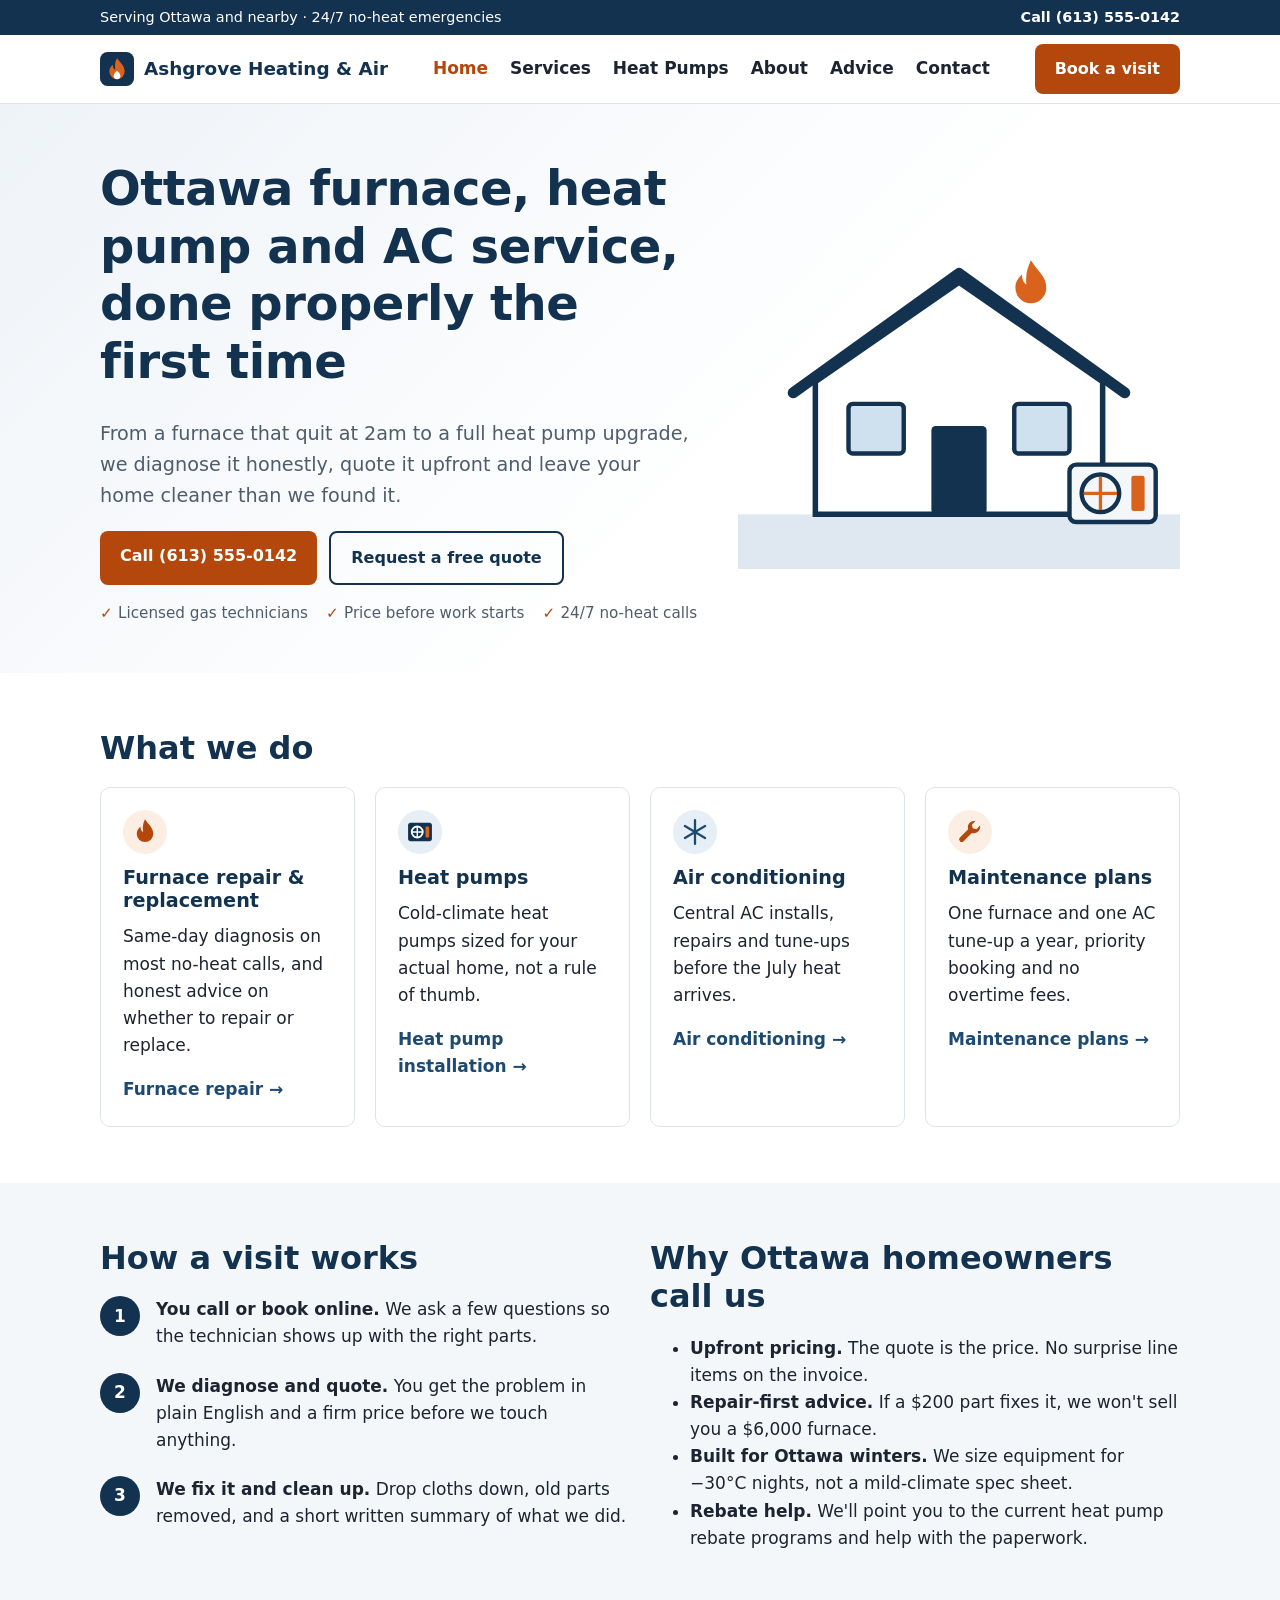
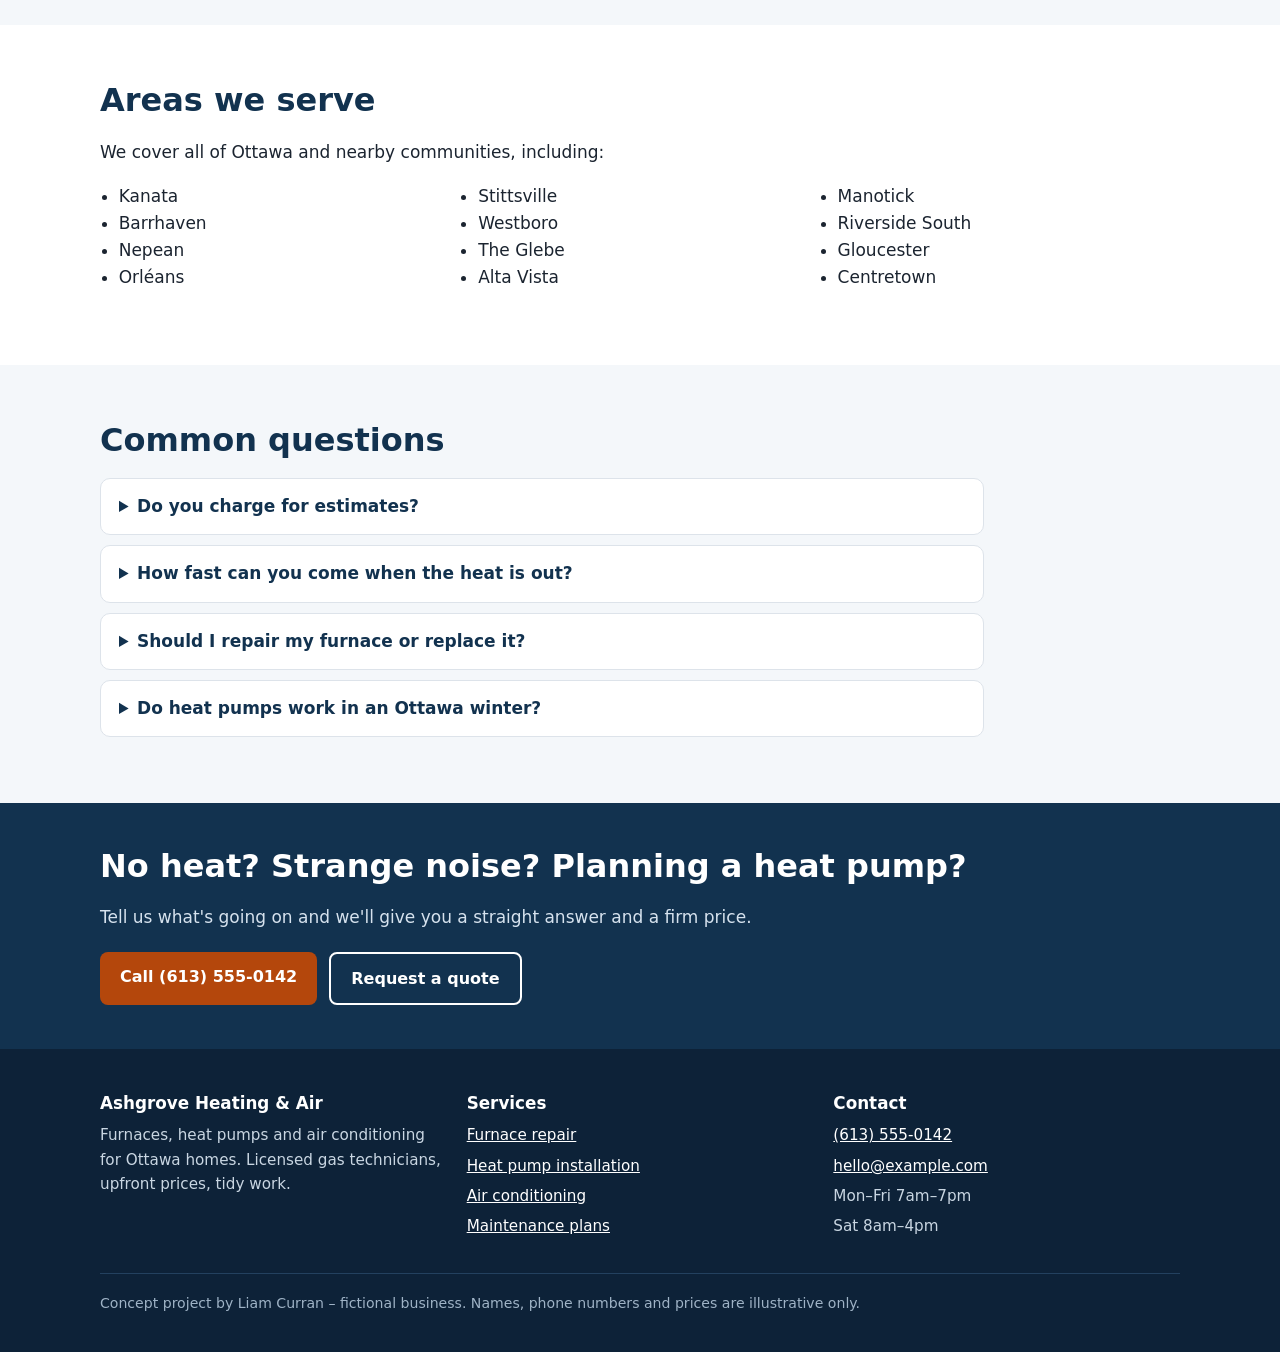
==== docs/index.html @ d4b66e58 "Initial commit: ashgrove-heating concept project Co-Authored-By: Claude Opus 5.5 <noreply@anthropic." ====
<!doctype html>
<html lang="en-CA">
<head>
<meta charset="utf-8">
<meta name="viewport" content="width=device-width, initial-scale=1">
<title>Ashgrove Heating & Air | Furnace, Heat Pump & AC Service in Ottawa</title>
<meta name="description" content="Furnace repair, heat pump installation and air conditioning across Ottawa. Upfront prices, licensed technicians and 24/7 no-heat service. Call (613) 555-0142.">
<link rel="canonical" href="https://liampcurran.github.io/ashgrove-heating/">
<meta property="og:type" content="website">
<meta property="og:site_name" content="Ashgrove Heating & Air">
<meta property="og:title" content="Ashgrove Heating & Air | Furnace, Heat Pump & AC Service in Ottawa">
<meta property="og:description" content="Furnace repair, heat pump installation and air conditioning across Ottawa. Upfront prices, licensed technicians and 24/7 no-heat service. Call (613) 555-0142.">
<meta property="og:url" content="https://liampcurran.github.io/ashgrove-heating/">
<meta property="og:image" content="https://liampcurran.github.io/ashgrove-heating/assets/og.png">
<meta property="og:locale" content="en_CA">
<meta name="twitter:card" content="summary_large_image">
<meta name="theme-color" content="#12324f">
<link rel="icon" href="assets/logo.svg" type="image/svg+xml">
<link rel="stylesheet" href="assets/style.css">
<script type="application/ld+json">{"@context":"https://schema.org","@type":"HVACBusiness","@id":"https://liampcurran.github.io/ashgrove-heating/#business","name":"Ashgrove Heating & Air","url":"https://liampcurran.github.io/ashgrove-heating/","telephone":"+16135550142","email":"hello@example.com","image":"https://liampcurran.github.io/ashgrove-heating/assets/og.png","logo":"https://liampcurran.github.io/ashgrove-heating/assets/logo.svg","priceRange":"$$","description":"Furnace, heat pump and air conditioning installation, repair and maintenance across Ottawa. (Concept project: fictional business.)","address":{"@type":"PostalAddress","addressLocality":"Ottawa","addressRegion":"ON","addressCountry":"CA"},"areaServed":[{"@type":"City","name":"Ottawa"},{"@type":"Place","name":"Kanata, Ottawa"},{"@type":"Place","name":"Barrhaven, Ottawa"},{"@type":"Place","name":"Nepean, Ottawa"},{"@type":"Place","name":"Orléans, Ottawa"},{"@type":"Place","name":"Stittsville, Ottawa"},{"@type":"Place","name":"Westboro, Ottawa"},{"@type":"Place","name":"The Glebe, Ottawa"},{"@type":"Place","name":"Alta Vista, Ottawa"},{"@type":"Place","name":"Manotick, Ottawa"},{"@type":"Place","name":"Riverside South, Ottawa"},{"@type":"Place","name":"Gloucester, Ottawa"},{"@type":"Place","name":"Centretown, Ottawa"}],"openingHoursSpecification":[{"@type":"OpeningHoursSpecification","dayOfWeek":["Monday","Tuesday","Wednesday","Thursday","Friday"],"opens":"07:00","closes":"19:00"},{"@type":"OpeningHoursSpecification","dayOfWeek":"Saturday","opens":"08:00","closes":"16:00"}]}</script>
<script type="application/ld+json">{"@context":"https://schema.org","@type":"FAQPage","mainEntity":[{"@type":"Question","name":"Do you charge for estimates?","acceptedAnswer":{"@type":"Answer","text":"Quotes for new furnaces, heat pumps and air conditioners are free. For repairs there's a flat diagnostic fee, and we tell you the repair price before any work starts."}},{"@type":"Question","name":"How fast can you come when the heat is out?","acceptedAnswer":{"@type":"Answer","text":"No-heat calls get priority, 24/7 during the heating season. Most are reached the same day."}},{"@type":"Question","name":"Should I repair my furnace or replace it?","acceptedAnswer":{"@type":"Answer","text":"If the furnace is under about 15 years old and the repair is a fraction of a new unit, repair usually wins. We'll show you the numbers both ways and let you decide."}},{"@type":"Question","name":"Do heat pumps work in an Ottawa winter?","acceptedAnswer":{"@type":"Answer","text":"Modern cold-climate heat pumps keep heating well below −20°C. Most Ottawa homes pair one with a furnace or electric backup for the coldest nights."}}]}</script>
</head>
<body>
<a class="skip" href="#main">Skip to content</a>
<div class="topbar"><div class="wrap"><span>Serving Ottawa and nearby · 24/7 no-heat emergencies</span><a href="tel:+16135550142">Call (613) 555-0142</a></div></div>
<header class="site"><div class="wrap">
<a class="brand" href="index.html"><svg viewBox="0 0 40 40" aria-hidden="true"><rect width="40" height="40" rx="9" fill="#12324f"/><path d="M20 7c4 6 9 9 9 16a9 9 0 0 1-18 0c0-4 2-6 4-8 0 3 1 5 3 6-1-6 0-10 2-14z" fill="#d9631c"/><path d="M20 22c2 2 4 3 4 6a4 4 0 0 1-8 0c0-2 2-4 4-6z" fill="#fff"/></svg><span>Ashgrove Heating &amp; Air</span></a>
<nav class="main" aria-label="Main"><ul><li><a href="index.html" aria-current="page">Home</a></li><li><a href="services.html">Services</a></li><li><a href="heat-pump-installation-ottawa.html">Heat Pumps</a></li><li><a href="about.html">About</a></li><li><a href="blog/">Advice</a></li><li><a href="contact.html">Contact</a></li></ul></nav>
<details class="menu"><summary>Menu</summary><nav aria-label="Mobile"><ul><li><a href="index.html" aria-current="page">Home</a></li><li><a href="services.html">Services</a></li><li><a href="heat-pump-installation-ottawa.html">Heat Pumps</a></li><li><a href="about.html">About</a></li><li><a href="blog/">Advice</a></li><li><a href="contact.html">Contact</a></li></ul></nav></details>
<a class="btn" href="contact.html">Book a visit</a>
</div></header>
<main id="main">
<section class="hero"><div class="wrap">
<div>
<h1>Ottawa furnace, heat pump and AC service, done properly the first time</h1>
<p class="lede">From a furnace that quit at 2am to a full heat pump upgrade, we diagnose it honestly, quote it upfront and leave your home cleaner than we found it.</p>
<div class="ctas"><a class="btn" href="tel:+16135550142">Call (613) 555-0142</a><a class="btn alt" href="contact.html">Request a free quote</a></div>
<ul class="trust"><li>Licensed gas technicians</li><li>Price before work starts</li><li>24/7 no-heat calls</li></ul>
</div>
<svg class="hero-art" viewBox="0 0 400 320" role="img" aria-label="Illustration of a house with a heat pump unit outside">
<rect x="0" y="270" width="400" height="50" fill="#dfe8f0"/>
<path d="M70 150 200 60l130 90v120H70z" fill="#fff" stroke="#12324f" stroke-width="5"/>
<path d="M50 160 200 52l150 108" fill="none" stroke="#12324f" stroke-width="10" stroke-linecap="round" stroke-linejoin="round"/>
<rect x="175" y="190" width="50" height="80" rx="4" fill="#12324f"/>
<rect x="100" y="170" width="50" height="45" rx="4" fill="#cfe0ef" stroke="#12324f" stroke-width="4"/>
<rect x="250" y="170" width="50" height="45" rx="4" fill="#cfe0ef" stroke="#12324f" stroke-width="4"/>
<rect x="300" y="225" width="78" height="52" rx="6" fill="#f4f7fa" stroke="#12324f" stroke-width="4"/>
<circle cx="328" cy="251" r="17" fill="none" stroke="#12324f" stroke-width="4"/>
<path d="M328 236v30M313 251h30" stroke="#d9631c" stroke-width="3"/>
<rect x="356" y="235" width="12" height="32" rx="2" fill="#d9631c"/>
<path d="M265 40c6 10 14 14 14 25a14 14 0 0 1-28 0c0-6 3-9 6-12 0 5 2 8 4 9-1-9 1-15 4-22z" fill="#d9631c"/>
</svg>
</div></section>

<section class="block"><div class="wrap">
<h2>What we do</h2>
<div class="grid c4">
<div class="card"><svg class="icon" viewBox="0 0 48 48" aria-hidden="true"><circle cx="24" cy="24" r="24" fill="#fdeee3"/><path d="M24 10c4 6 9 9 9 16a9 9 0 0 1-18 0c0-4 2-6 4-8 0 3 1 5 3 6-1-6 0-10 2-14z" fill="#b4470c"/></svg><h3>Furnace repair &amp; replacement</h3><p>Same-day diagnosis on most no-heat calls, and honest advice on whether to repair or replace.</p><a class="more" href="furnace-repair-ottawa.html">Furnace repair →</a></div>
<div class="card"><svg class="icon" viewBox="0 0 48 48" aria-hidden="true"><circle cx="24" cy="24" r="24" fill="#e6eef6"/><rect x="11" y="14" width="26" height="20" rx="3" fill="#12324f"/><circle cx="21" cy="24" r="6" fill="none" stroke="#fff" stroke-width="2"/><path d="M21 18v12M15 24h12" stroke="#fff" stroke-width="1.5"/><rect x="30" y="18" width="4" height="12" rx="1" fill="#d9631c"/></svg><h3>Heat pumps</h3><p>Cold-climate heat pumps sized for your actual home, not a rule of thumb.</p><a class="more" href="heat-pump-installation-ottawa.html">Heat pump installation →</a></div>
<div class="card"><svg class="icon" viewBox="0 0 48 48" aria-hidden="true"><circle cx="24" cy="24" r="24" fill="#e6eef6"/><path d="M24 11v26M13 17.5l22 13M13 30.5l22-13" stroke="#1d4a72" stroke-width="2.5" stroke-linecap="round"/></svg><h3>Air conditioning</h3><p>Central AC installs, repairs and tune-ups before the July heat arrives.</p><a class="more" href="services.html#ac">Air conditioning →</a></div>
<div class="card"><svg class="icon" viewBox="0 0 48 48" aria-hidden="true"><circle cx="24" cy="24" r="24" fill="#fdeee3"/><path d="M30 12a7 7 0 0 0-8 9L13 30a2.5 2.5 0 0 0 4 4l9-9a7 7 0 0 0 9-8l-4 4-4-1-1-4z" fill="#b4470c"/></svg><h3>Maintenance plans</h3><p>One furnace and one AC tune-up a year, priority booking and no overtime fees.</p><a class="more" href="services.html#maintenance">Maintenance plans →</a></div>
</div></div></section>

<section class="block alt"><div class="wrap grid c2" style="align-items:start">
<div><h2>How a visit works</h2>
<ol class="steps">
<li><strong>You call or book online.</strong> We ask a few questions so the technician shows up with the right parts.</li>
<li><strong>We diagnose and quote.</strong> You get the problem in plain English and a firm price before we touch anything.</li>
<li><strong>We fix it and clean up.</strong> Drop cloths down, old parts removed, and a short written summary of what we did.</li>
</ol></div>
<div><h2>Why Ottawa homeowners call us</h2>
<ul class="prose">
<li><strong>Upfront pricing.</strong> The quote is the price. No surprise line items on the invoice.</li>
<li><strong>Repair-first advice.</strong> If a $200 part fixes it, we won't sell you a $6,000 furnace.</li>
<li><strong>Built for Ottawa winters.</strong> We size equipment for −30°C nights, not a mild-climate spec sheet.</li>
<li><strong>Rebate help.</strong> We'll point you to the current heat pump rebate programs and help with the paperwork.</li>
</ul></div>
</div></section>

<section class="block"><div class="wrap">
<h2>Areas we serve</h2>
<p>We cover all of Ottawa and nearby communities, including:</p>
<ul class="areas"><li>Kanata</li><li>Barrhaven</li><li>Nepean</li><li>Orléans</li><li>Stittsville</li><li>Westboro</li><li>The Glebe</li><li>Alta Vista</li><li>Manotick</li><li>Riverside South</li><li>Gloucester</li><li>Centretown</li></ul>
</div></section>

<section class="block alt"><div class="wrap prose">
<h2>Common questions</h2>
<div class="faq"><details><summary>Do you charge for estimates?</summary><p>Quotes for new furnaces, heat pumps and air conditioners are free. For repairs there's a flat diagnostic fee, and we tell you the repair price before any work starts.</p></details><details><summary>How fast can you come when the heat is out?</summary><p>No-heat calls get priority, 24/7 during the heating season. Most are reached the same day.</p></details><details><summary>Should I repair my furnace or replace it?</summary><p>If the furnace is under about 15 years old and the repair is a fraction of a new unit, repair usually wins. We'll show you the numbers both ways and let you decide.</p></details><details><summary>Do heat pumps work in an Ottawa winter?</summary><p>Modern cold-climate heat pumps keep heating well below −20°C. Most Ottawa homes pair one with a furnace or electric backup for the coldest nights.</p></details></div>
</div></section>
<section class="cta-band"><div class="wrap">
<div><h2>No heat? Strange noise? Planning a heat pump?</h2><p>Tell us what's going on and we'll give you a straight answer and a firm price.</p></div>
<div style="display:flex;gap:12px;flex-wrap:wrap"><a class="btn" href="tel:+16135550142">Call (613) 555-0142</a><a class="btn alt" style="border-color:#fff;color:#fff!important" href="contact.html">Request a quote</a></div>
</div></section>
</main>
<footer class="site"><div class="wrap">
<div class="grid c3">
<div><h2>Ashgrove Heating &amp; Air</h2><p>Furnaces, heat pumps and air conditioning for Ottawa homes. Licensed gas technicians, upfront prices, tidy work.</p></div>
<div><h2>Services</h2><ul>
<li><a href="furnace-repair-ottawa.html">Furnace repair</a></li>
<li><a href="heat-pump-installation-ottawa.html">Heat pump installation</a></li>
<li><a href="services.html#ac">Air conditioning</a></li>
<li><a href="services.html#maintenance">Maintenance plans</a></li></ul></div>
<div><h2>Contact</h2><ul>
<li><a href="tel:+16135550142">(613) 555-0142</a></li>
<li><a href="mailto:hello@example.com">hello@example.com</a></li>
<li>Mon–Fri 7am–7pm</li><li>Sat 8am–4pm</li></ul></div>
</div>
<p class="concept">Concept project by Liam Curran – fictional business. Names, phone numbers and prices are illustrative only.</p>
</div></footer>
<script src="assets/site.js" defer></script>
</body>
</html>
---- docs/assets/style.css ----
/* Ashgrove Heating & Air — concept site. System fonts, no frameworks. */
:root {
  --navy: #12324f;
  --navy-2: #1d4a72;
  --orange: #b4470c;
  --orange-2: #d9631c;
  --ink: #1b2430;
  --muted: #4f5d6b;
  --line: #dde3ea;
  --bg: #ffffff;
  --bg-2: #f4f7fa;
  --radius: 10px;
  --max: 1120px;
}
*, *::before, *::after { box-sizing: border-box; }
html { -webkit-text-size-adjust: 100%; }
body {
  margin: 0;
  font-family: system-ui, -apple-system, "Segoe UI", Roboto, "Helvetica Neue", Arial, sans-serif;
  font-size: 1.0625rem;
  line-height: 1.6;
  color: var(--ink);
  background: var(--bg);
}
img, svg { max-width: 100%; height: auto; display: block; }
a { color: var(--navy-2); }
a:hover { color: var(--orange); }
h1, h2, h3 { line-height: 1.2; color: var(--navy); margin: 0 0 .6em; }
h1 { font-size: clamp(2rem, 4.5vw, 3rem); letter-spacing: -.01em; }
h2 { font-size: clamp(1.5rem, 3vw, 2rem); }
h3 { font-size: 1.2rem; }
p { margin: 0 0 1em; }
.wrap { max-width: var(--max); margin: 0 auto; padding: 0 20px; }
.skip { position: absolute; left: -999px; top: 0; background: #fff; padding: 8px 12px; z-index: 10; }
.skip:focus { left: 8px; top: 8px; }

/* Header */
.topbar { background: var(--navy); color: #fff; font-size: .9rem; }
.topbar .wrap { display: flex; justify-content: space-between; gap: 12px; padding-top: 6px; padding-bottom: 6px; flex-wrap: wrap; }
.topbar a { color: #fff; font-weight: 600; text-decoration: none; }
header.site { border-bottom: 1px solid var(--line); background: #fff; position: sticky; top: 0; z-index: 5; }
header.site .wrap { display: flex; align-items: center; justify-content: space-between; gap: 16px; min-height: 68px; }
.brand { display: flex; align-items: center; gap: 10px; text-decoration: none; color: var(--navy); font-weight: 800; font-size: 1.15rem; }
.brand svg { width: 34px; height: 34px; }
nav.main ul { list-style: none; margin: 0; padding: 0; display: flex; gap: 22px; align-items: center; }
nav.main a { text-decoration: none; color: var(--ink); font-weight: 600; }
nav.main a[aria-current="page"] { color: var(--orange); }
.btn { display: inline-block; background: var(--orange); color: #fff !important; text-decoration: none; font-weight: 700; padding: 12px 20px; border-radius: 8px; border: 0; cursor: pointer; font-size: 1rem; }
.btn:hover { background: var(--orange-2); }
.btn.alt { background: transparent; color: var(--navy) !important; border: 2px solid var(--navy); }
.btn.alt:hover { background: var(--navy); color: #fff !important; }
details.menu { display: none; }

@media (max-width: 860px) {
  nav.main { display: none; }
  details.menu { display: block; position: relative; }
  details.menu summary { list-style: none; cursor: pointer; font-weight: 700; padding: 8px 12px; border: 2px solid var(--navy); border-radius: 8px; color: var(--navy); }
  details.menu summary::-webkit-details-marker { display: none; }
  details.menu ul { position: absolute; right: 0; top: 48px; background: #fff; border: 1px solid var(--line); border-radius: var(--radius); list-style: none; margin: 0; padding: 8px; min-width: 220px; box-shadow: 0 8px 24px rgba(0,0,0,.12); }
  details.menu li a { display: block; padding: 10px 12px; text-decoration: none; color: var(--ink); font-weight: 600; }
  header.site .btn { display: none; }
}

/* Hero */
.hero { background: linear-gradient(135deg, #eef3f8 0%, #fff 60%); padding: 56px 0 48px; }
.hero .wrap { display: grid; grid-template-columns: 1.15fr .85fr; gap: 40px; align-items: center; }
.hero .lede { font-size: 1.2rem; color: var(--muted); max-width: 36em; }
.hero .ctas { display: flex; gap: 12px; flex-wrap: wrap; margin: 20px 0 16px; }
.trust { list-style: none; padding: 0; margin: 0; display: flex; gap: 18px; flex-wrap: wrap; color: var(--muted); font-size: .95rem; }
.trust li::before { content: "✓ "; color: var(--orange); font-weight: 800; }
@media (max-width: 860px) { .hero .wrap { grid-template-columns: 1fr; } .hero-art { max-width: 380px; } }

.page-hero { background: var(--bg-2); padding: 40px 0 28px; border-bottom: 1px solid var(--line); }
.crumbs { font-size: .9rem; color: var(--muted); margin-bottom: 10px; }
.crumbs a { color: var(--muted); }

/* Sections */
section.block { padding: 56px 0; }
section.block.alt { background: var(--bg-2); }
.grid { display: grid; gap: 20px; }
.grid.c2 { grid-template-columns: repeat(2, 1fr); }
.grid.c3 { grid-template-columns: repeat(3, 1fr); }
.grid.c4 { grid-template-columns: repeat(4, 1fr); }
@media (max-width: 960px) { .grid.c4 { grid-template-columns: repeat(2, 1fr); } .grid.c3 { grid-template-columns: 1fr 1fr; } }
@media (max-width: 640px) { .grid.c2, .grid.c3, .grid.c4 { grid-template-columns: 1fr; } }
.card { background: #fff; border: 1px solid var(--line); border-radius: var(--radius); padding: 22px; }
.card .icon { width: 44px; height: 44px; margin-bottom: 12px; }
.card p:last-child { margin-bottom: 0; }
.card a.more { font-weight: 700; text-decoration: none; }
.steps { counter-reset: s; list-style: none; padding: 0; margin: 0; }
.steps li { counter-increment: s; position: relative; padding-left: 56px; margin-bottom: 22px; }
.steps li::before { content: counter(s); position: absolute; left: 0; top: 0; width: 40px; height: 40px; border-radius: 50%; background: var(--navy); color: #fff; font-weight: 800; display: grid; place-items: center; }
.areas { columns: 3; padding-left: 1.1em; }
@media (max-width: 640px) { .areas { columns: 2; } }
.prose > * { max-width: 46em; }
.prose > .faq { max-width: 52em; }
.prose ul { padding-left: 1.2em; }
.note { background: #fff7ef; border-left: 4px solid var(--orange); padding: 14px 18px; border-radius: 6px; }
table.prices { border-collapse: collapse; width: 100%; margin: 0 0 1em; }
table.prices th, table.prices td { text-align: left; padding: 10px 12px; border-bottom: 1px solid var(--line); }
table.prices th { background: var(--bg-2); color: var(--navy); }

/* FAQ */
.faq details { border: 1px solid var(--line); border-radius: var(--radius); padding: 14px 18px; margin-bottom: 10px; background: #fff; }
.faq summary { cursor: pointer; font-weight: 700; color: var(--navy); }
.faq details p { margin: 10px 0 0; }

/* CTA band */
.cta-band { background: var(--navy); color: #fff; padding: 44px 0; }
.cta-band h2 { color: #fff; }
.cta-band .wrap { display: flex; justify-content: space-between; align-items: center; gap: 20px; flex-wrap: wrap; }
.cta-band p { margin: 0; color: #d6e2ee; }

/* Form */
form.quote { display: grid; gap: 14px; }
form.quote label { font-weight: 600; display: block; margin-bottom: 4px; }
form.quote input, form.quote select, form.quote textarea { width: 100%; padding: 11px 12px; border: 1px solid #a9b6c3; border-radius: 8px; font: inherit; }
form.quote input:focus, form.quote select:focus, form.quote textarea:focus { outline: 3px solid #f2b386; border-color: var(--orange); }
.form-msg { display: none; }
.form-msg.show { display: block; }

/* Footer */
footer.site { background: #0d2238; color: #c9d6e2; padding: 44px 0 24px; font-size: .95rem; }
footer.site a { color: #fff; }
footer.site h2 { color: #fff; font-size: 1.05rem; }
footer.site ul { list-style: none; padding: 0; margin: 0; }
footer.site li { margin-bottom: 6px; }
.concept { border-top: 1px solid #23415f; margin-top: 28px; padding-top: 18px; font-size: .88rem; color: #9fb3c6; }
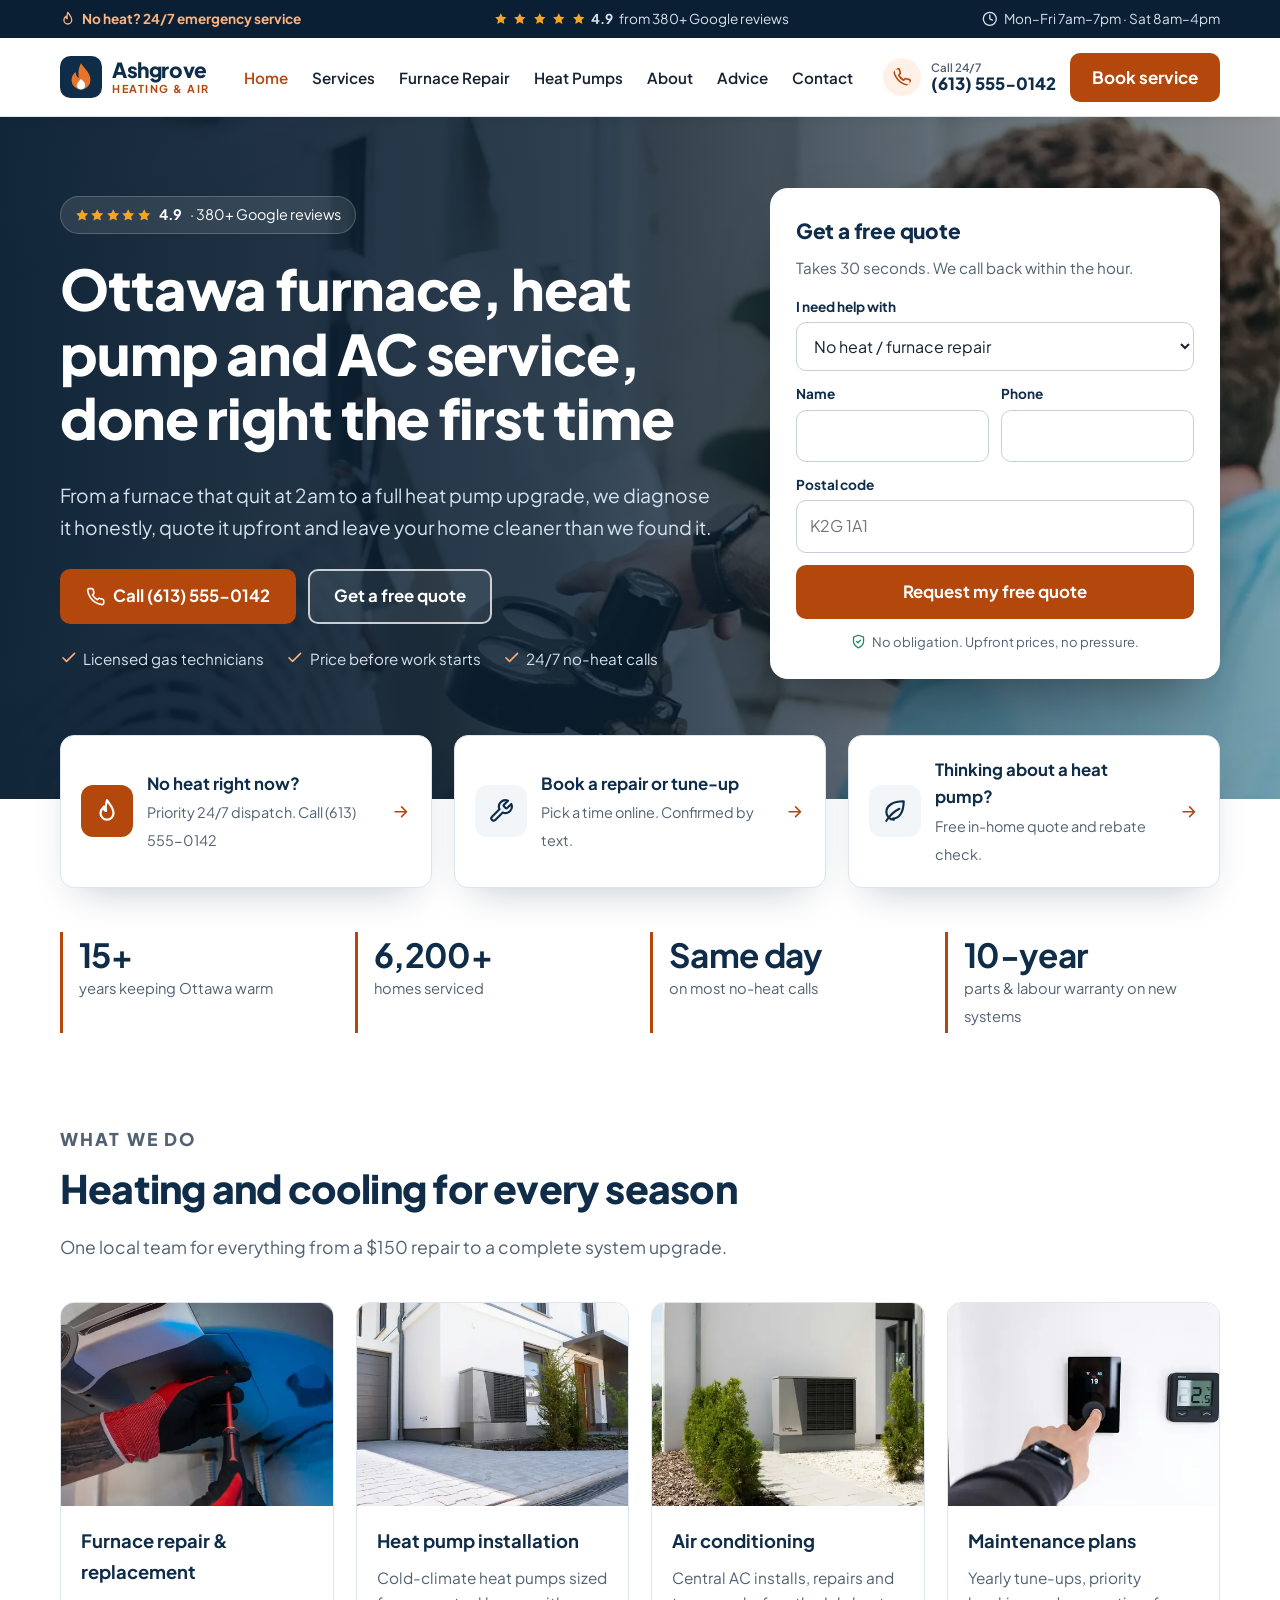
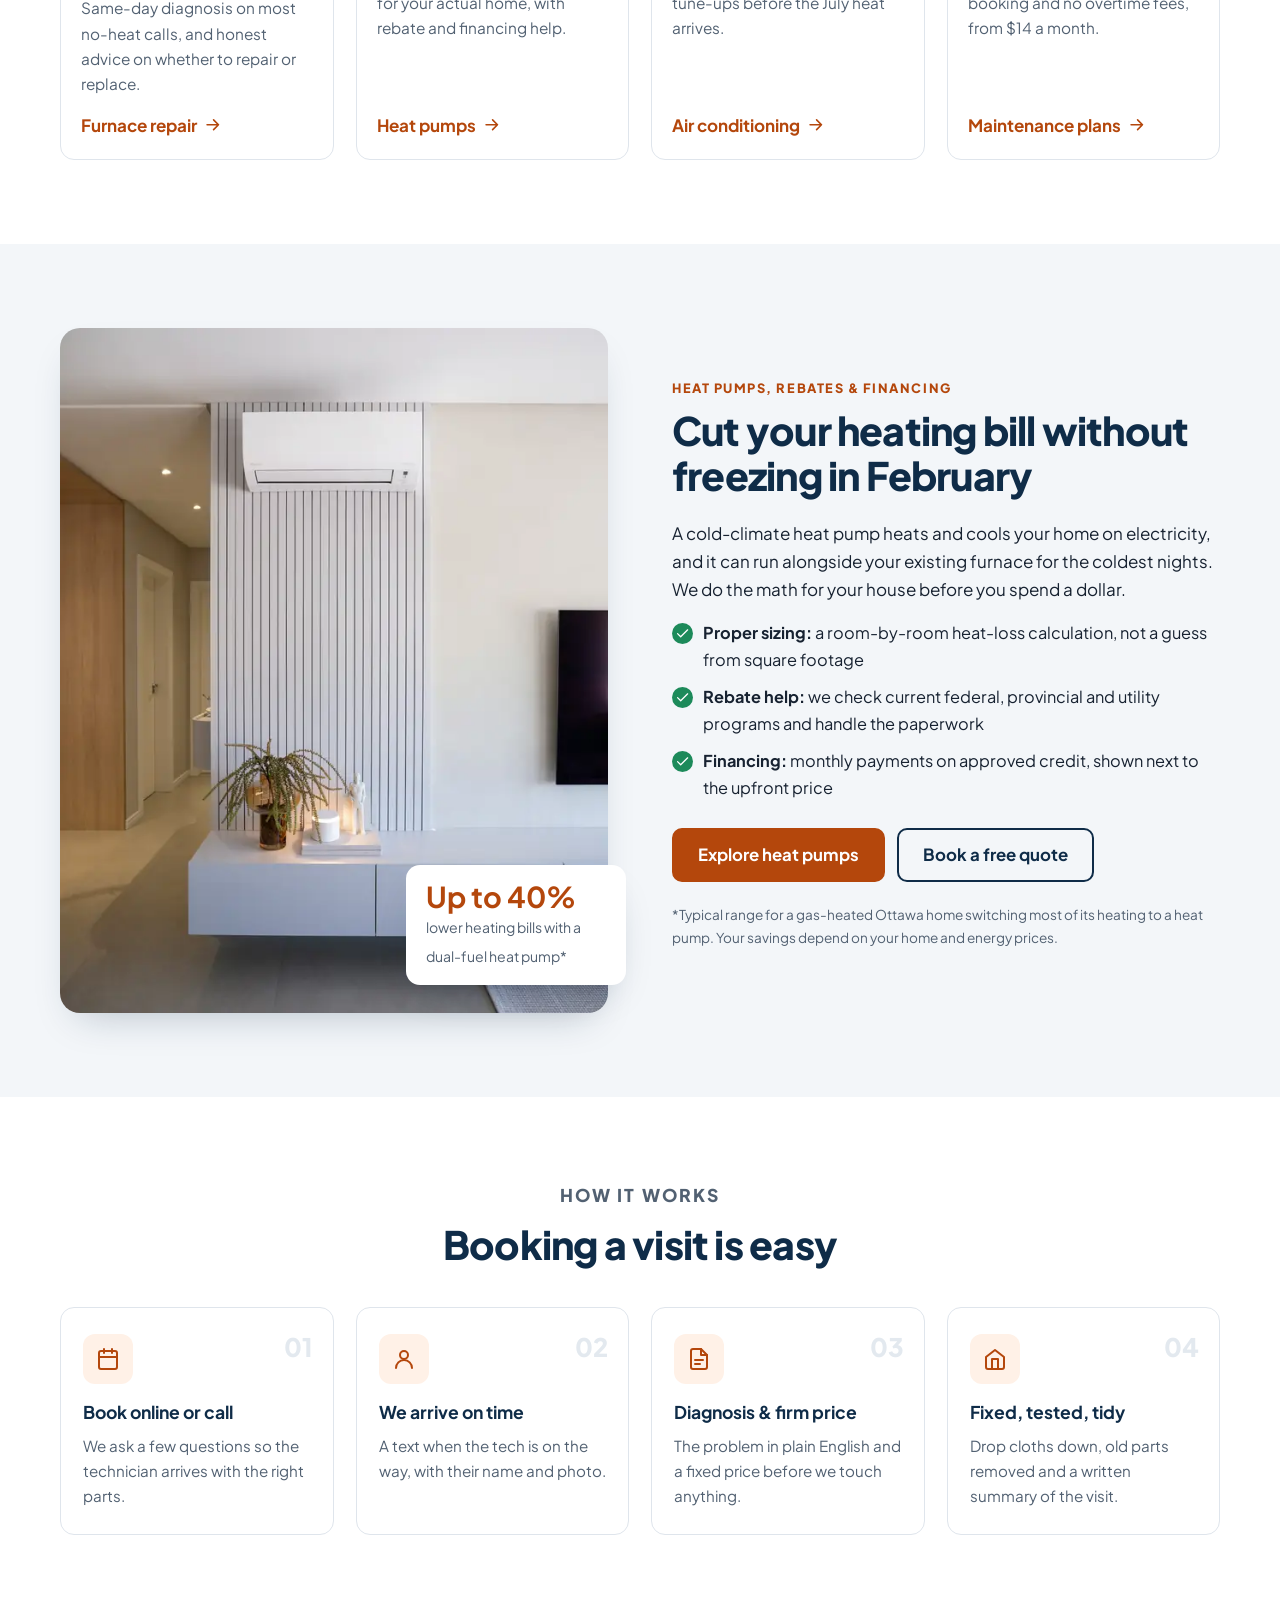
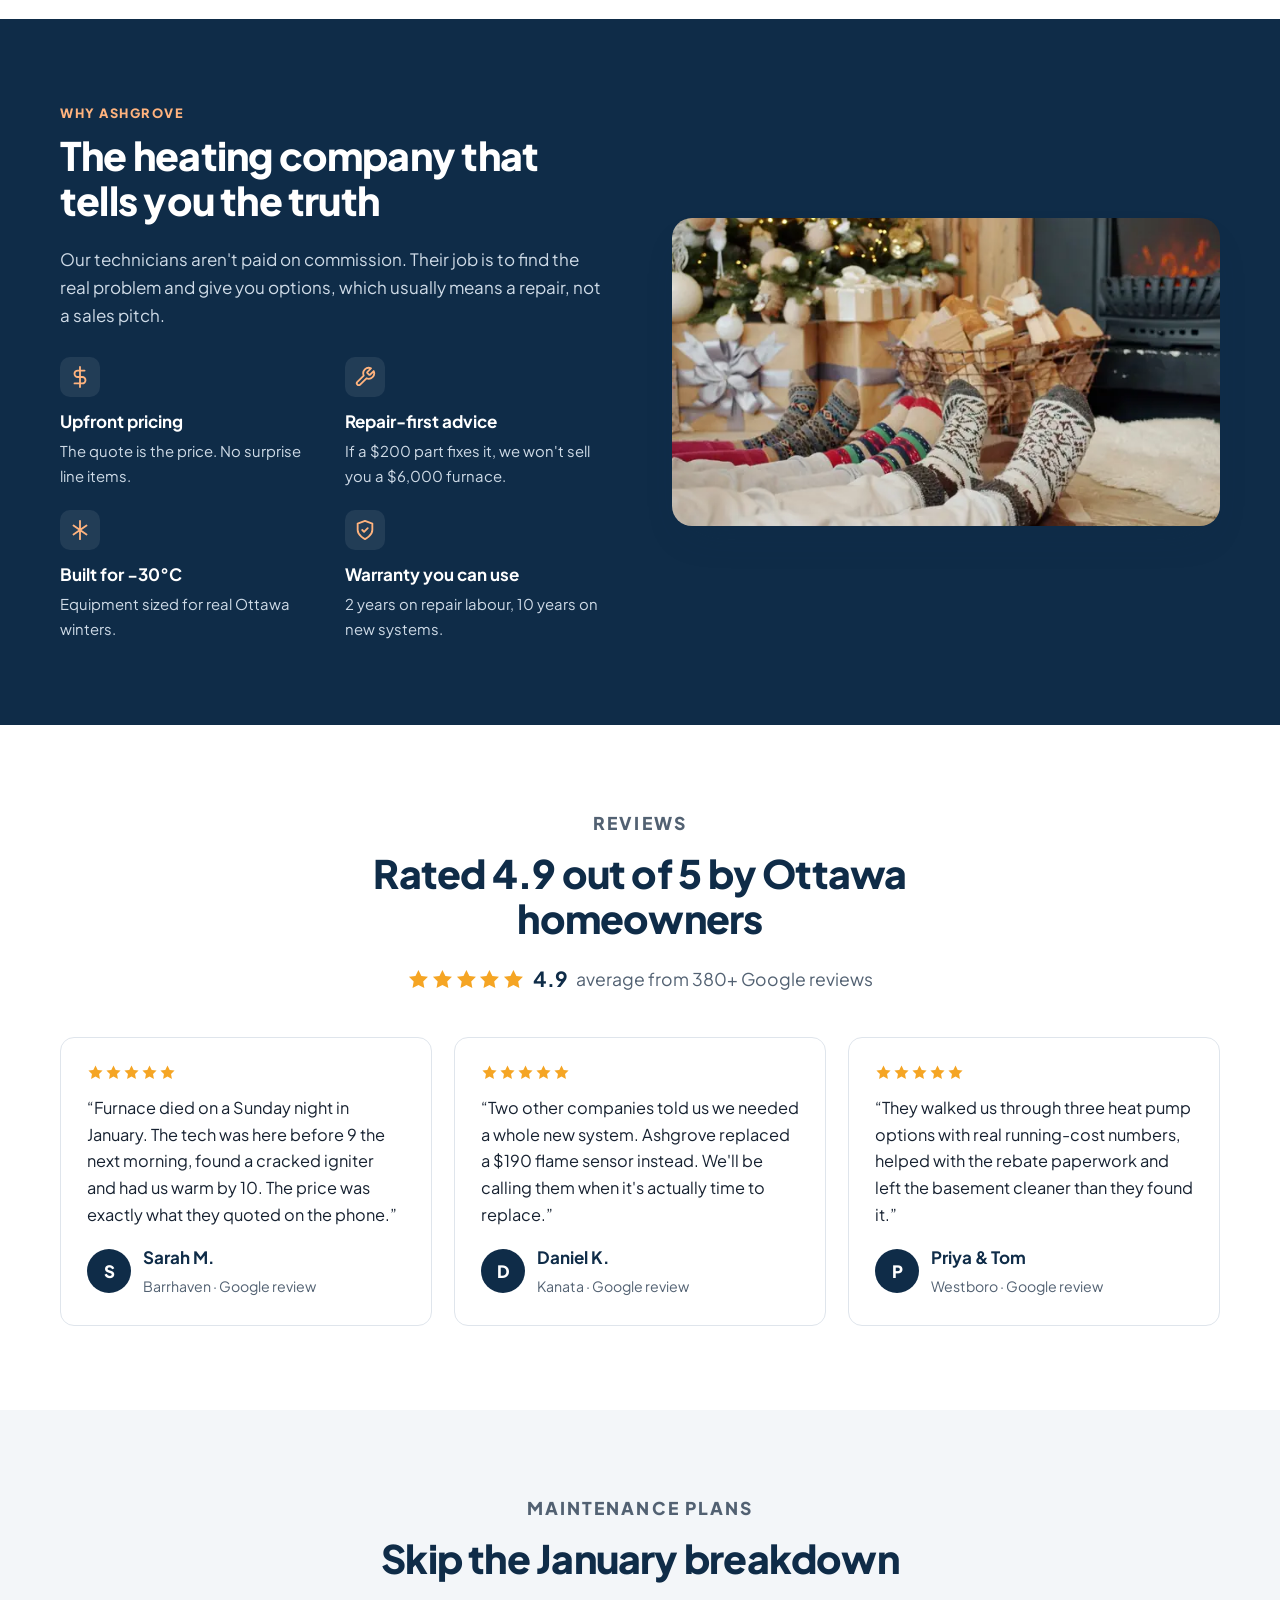
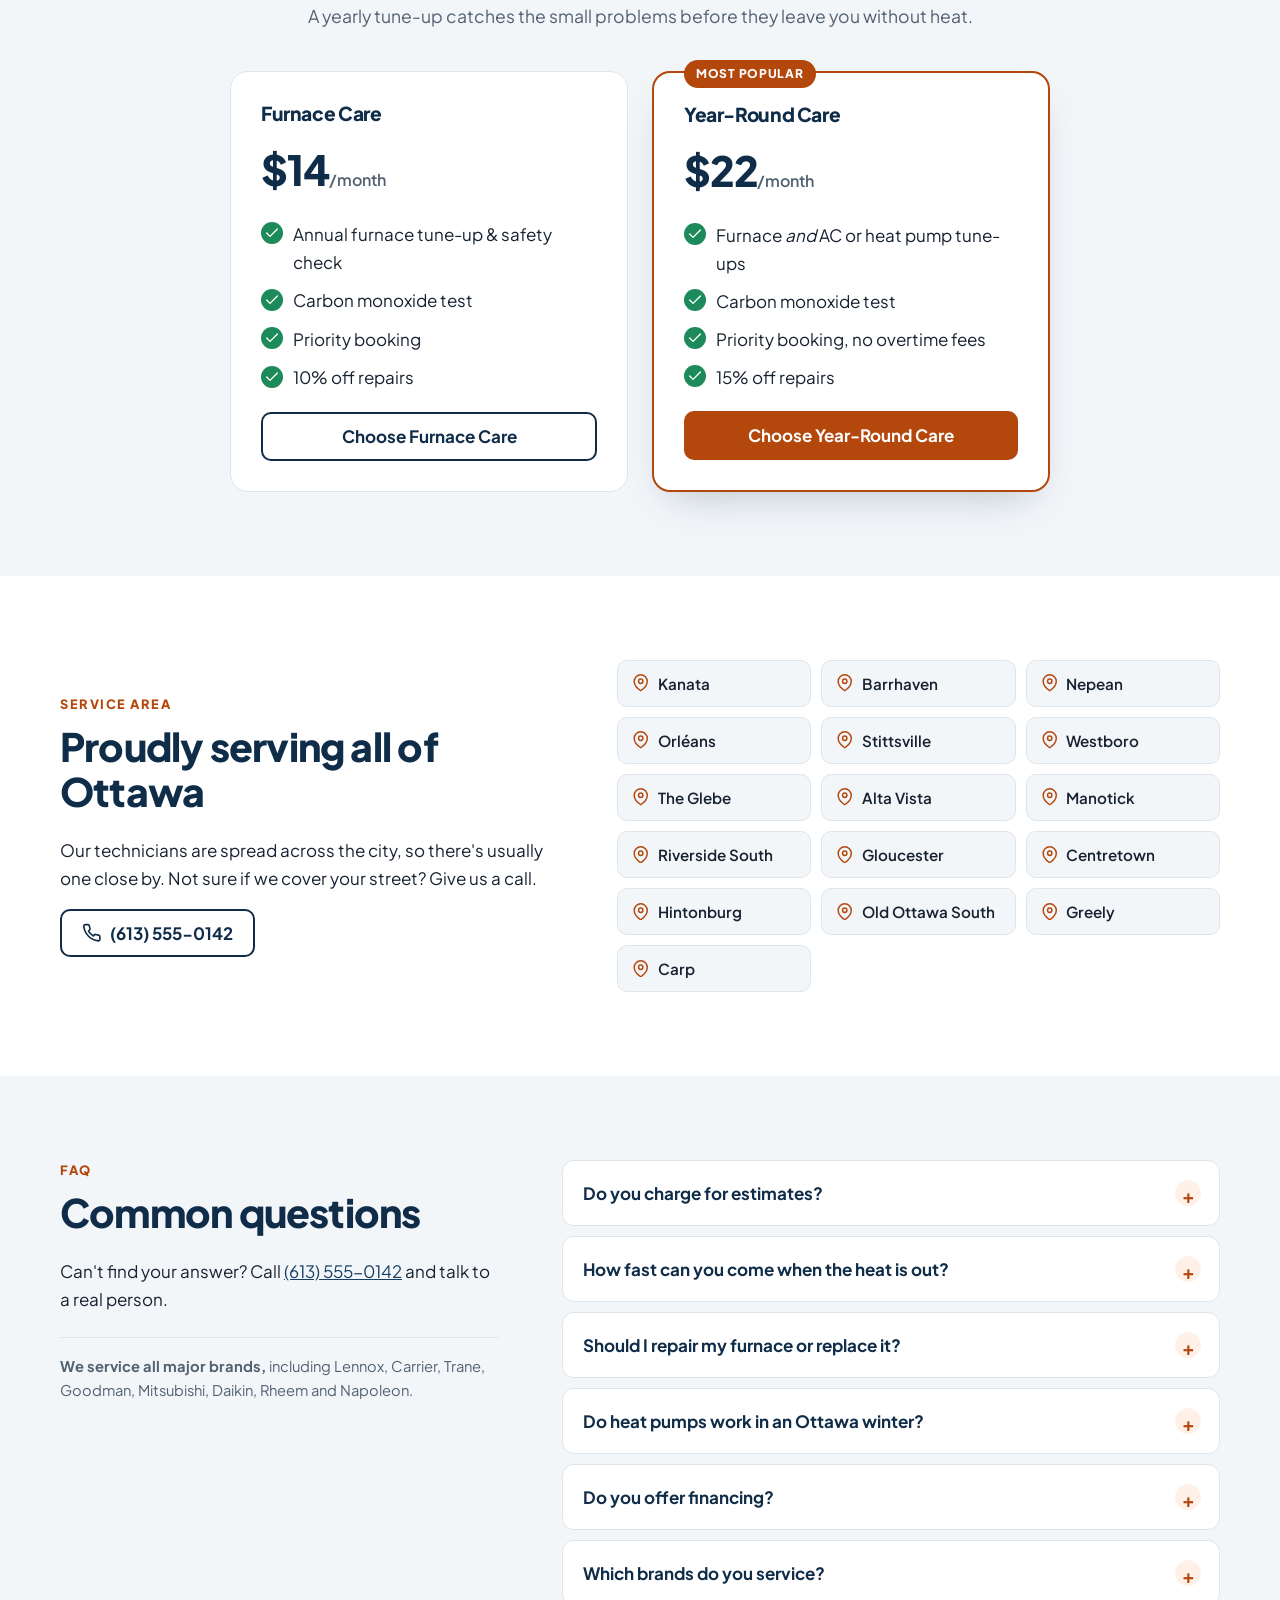
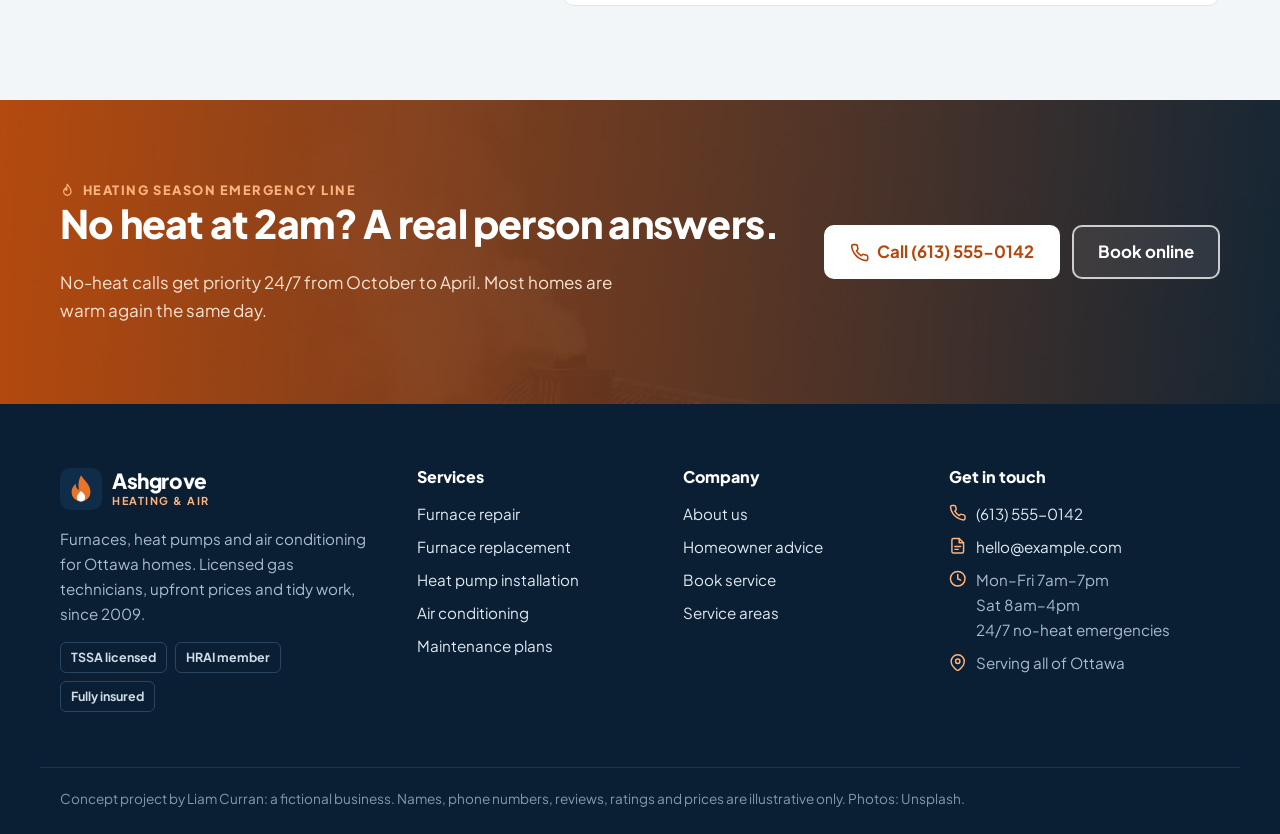
==== commit a7492b24: "Redesign: photo hero with quote form, trust stats, service cards, reviews, plans, areas, mobile call" ====
--- a/docs/index.html
+++ b/docs/index.html
@@ -14,99 +14,185 @@
 <meta property="og:image" content="https://liampcurran.github.io/ashgrove-heating/assets/og.png">
 <meta property="og:locale" content="en_CA">
 <meta name="twitter:card" content="summary_large_image">
-<meta name="theme-color" content="#12324f">
+<meta name="theme-color" content="#0f2c48">
 <link rel="icon" href="assets/logo.svg" type="image/svg+xml">
+<link rel="preload" href="assets/jakarta.woff2" as="font" type="font/woff2" crossorigin>
+<link rel="preload" as="image" type="image/webp" href="assets/img/hero-800.webp" imagesrcset="assets/img/hero-800.webp 800w, assets/img/hero-1440.webp 1440w" imagesizes="100vw" fetchpriority="high">
 <link rel="stylesheet" href="assets/style.css">
-<script type="application/ld+json">{"@context":"https://schema.org","@type":"HVACBusiness","@id":"https://liampcurran.github.io/ashgrove-heating/#business","name":"Ashgrove Heating & Air","url":"https://liampcurran.github.io/ashgrove-heating/","telephone":"+16135550142","email":"hello@example.com","image":"https://liampcurran.github.io/ashgrove-heating/assets/og.png","logo":"https://liampcurran.github.io/ashgrove-heating/assets/logo.svg","priceRange":"$$","description":"Furnace, heat pump and air conditioning installation, repair and maintenance across Ottawa. (Concept project: fictional business.)","address":{"@type":"PostalAddress","addressLocality":"Ottawa","addressRegion":"ON","addressCountry":"CA"},"areaServed":[{"@type":"City","name":"Ottawa"},{"@type":"Place","name":"Kanata, Ottawa"},{"@type":"Place","name":"Barrhaven, Ottawa"},{"@type":"Place","name":"Nepean, Ottawa"},{"@type":"Place","name":"Orléans, Ottawa"},{"@type":"Place","name":"Stittsville, Ottawa"},{"@type":"Place","name":"Westboro, Ottawa"},{"@type":"Place","name":"The Glebe, Ottawa"},{"@type":"Place","name":"Alta Vista, Ottawa"},{"@type":"Place","name":"Manotick, Ottawa"},{"@type":"Place","name":"Riverside South, Ottawa"},{"@type":"Place","name":"Gloucester, Ottawa"},{"@type":"Place","name":"Centretown, Ottawa"}],"openingHoursSpecification":[{"@type":"OpeningHoursSpecification","dayOfWeek":["Monday","Tuesday","Wednesday","Thursday","Friday"],"opens":"07:00","closes":"19:00"},{"@type":"OpeningHoursSpecification","dayOfWeek":"Saturday","opens":"08:00","closes":"16:00"}]}</script>
-<script type="application/ld+json">{"@context":"https://schema.org","@type":"FAQPage","mainEntity":[{"@type":"Question","name":"Do you charge for estimates?","acceptedAnswer":{"@type":"Answer","text":"Quotes for new furnaces, heat pumps and air conditioners are free. For repairs there's a flat diagnostic fee, and we tell you the repair price before any work starts."}},{"@type":"Question","name":"How fast can you come when the heat is out?","acceptedAnswer":{"@type":"Answer","text":"No-heat calls get priority, 24/7 during the heating season. Most are reached the same day."}},{"@type":"Question","name":"Should I repair my furnace or replace it?","acceptedAnswer":{"@type":"Answer","text":"If the furnace is under about 15 years old and the repair is a fraction of a new unit, repair usually wins. We'll show you the numbers both ways and let you decide."}},{"@type":"Question","name":"Do heat pumps work in an Ottawa winter?","acceptedAnswer":{"@type":"Answer","text":"Modern cold-climate heat pumps keep heating well below −20°C. Most Ottawa homes pair one with a furnace or electric backup for the coldest nights."}}]}</script>
+<script type="application/ld+json">{"@context":"https://schema.org","@type":"HVACBusiness","@id":"https://liampcurran.github.io/ashgrove-heating/#business","name":"Ashgrove Heating & Air","url":"https://liampcurran.github.io/ashgrove-heating/","telephone":"+16135550142","email":"hello@example.com","image":"https://liampcurran.github.io/ashgrove-heating/assets/og.png","logo":"https://liampcurran.github.io/ashgrove-heating/assets/logo.svg","priceRange":"$$","description":"Furnace, heat pump and air conditioning installation, repair and maintenance across Ottawa. (Concept project: fictional business.)","address":{"@type":"PostalAddress","addressLocality":"Ottawa","addressRegion":"ON","addressCountry":"CA"},"areaServed":[{"@type":"City","name":"Ottawa"},{"@type":"Place","name":"Kanata, Ottawa"},{"@type":"Place","name":"Barrhaven, Ottawa"},{"@type":"Place","name":"Nepean, Ottawa"},{"@type":"Place","name":"Orléans, Ottawa"},{"@type":"Place","name":"Stittsville, Ottawa"},{"@type":"Place","name":"Westboro, Ottawa"},{"@type":"Place","name":"The Glebe, Ottawa"},{"@type":"Place","name":"Alta Vista, Ottawa"},{"@type":"Place","name":"Manotick, Ottawa"},{"@type":"Place","name":"Riverside South, Ottawa"},{"@type":"Place","name":"Gloucester, Ottawa"},{"@type":"Place","name":"Centretown, Ottawa"},{"@type":"Place","name":"Hintonburg, Ottawa"},{"@type":"Place","name":"Old Ottawa South, Ottawa"},{"@type":"Place","name":"Greely, Ottawa"},{"@type":"Place","name":"Carp, Ottawa"}],"openingHoursSpecification":[{"@type":"OpeningHoursSpecification","dayOfWeek":["Monday","Tuesday","Wednesday","Thursday","Friday"],"opens":"07:00","closes":"19:00"},{"@type":"OpeningHoursSpecification","dayOfWeek":"Saturday","opens":"08:00","closes":"16:00"}]}</script>
+<script type="application/ld+json">{"@context":"https://schema.org","@type":"FAQPage","mainEntity":[{"@type":"Question","name":"Do you charge for estimates?","acceptedAnswer":{"@type":"Answer","text":"Quotes for new furnaces, heat pumps and air conditioners are free. For repairs there's a flat diagnostic fee, and we tell you the repair price before any work starts."}},{"@type":"Question","name":"How fast can you come when the heat is out?","acceptedAnswer":{"@type":"Answer","text":"No-heat calls get priority, 24/7 during the heating season. Most are reached the same day."}},{"@type":"Question","name":"Should I repair my furnace or replace it?","acceptedAnswer":{"@type":"Answer","text":"If the furnace is under about 15 years old and the repair is a fraction of a new unit, repair usually wins. We'll show you the numbers both ways and let you decide."}},{"@type":"Question","name":"Do heat pumps work in an Ottawa winter?","acceptedAnswer":{"@type":"Answer","text":"Modern cold-climate heat pumps keep heating well below −20°C. Most Ottawa homes pair one with a furnace or electric backup for the coldest nights."}},{"@type":"Question","name":"Do you offer financing?","acceptedAnswer":{"@type":"Answer","text":"Yes. New systems can be financed with monthly payments, on approved credit. We'll show you the monthly figure alongside the upfront price."}},{"@type":"Question","name":"Which brands do you service?","acceptedAnswer":{"@type":"Answer","text":"All major furnace, heat pump and air conditioner brands. We're not tied to one manufacturer, so we recommend whatever fits your home and budget."}}]}</script>
 </head>
 <body>
 <a class="skip" href="#main">Skip to content</a>
-<div class="topbar"><div class="wrap"><span>Serving Ottawa and nearby · 24/7 no-heat emergencies</span><a href="tel:+16135550142">Call (613) 555-0142</a></div></div>
+<div class="topbar"><div class="wrap">
+<span class="tb-emerg"><svg class="i" viewBox="0 0 24 24" aria-hidden="true" fill="none" stroke="currentColor" stroke-width="2" stroke-linecap="round" stroke-linejoin="round"><path d="M12 2c3 4.5 6 7 6 12a6 6 0 0 1-12 0c0-3 1.5-4.5 3-6 0 2 .8 3.5 2 4-.6-4 0-7 1-10z"/></svg> No heat? 24/7 emergency service</span>
+<span class="tb-rating"><span class="stars" role="img" aria-label="5 out of 5 stars"><svg class="i" viewBox="0 0 24 24" aria-hidden="true"><path fill="currentColor" d="m12 2 3.1 6.3 6.9 1-5 4.9 1.2 6.8L12 17.8 5.8 21l1.2-6.8-5-4.9 6.9-1z"/></svg><svg class="i" viewBox="0 0 24 24" aria-hidden="true"><path fill="currentColor" d="m12 2 3.1 6.3 6.9 1-5 4.9 1.2 6.8L12 17.8 5.8 21l1.2-6.8-5-4.9 6.9-1z"/></svg><svg class="i" viewBox="0 0 24 24" aria-hidden="true"><path fill="currentColor" d="m12 2 3.1 6.3 6.9 1-5 4.9 1.2 6.8L12 17.8 5.8 21l1.2-6.8-5-4.9 6.9-1z"/></svg><svg class="i" viewBox="0 0 24 24" aria-hidden="true"><path fill="currentColor" d="m12 2 3.1 6.3 6.9 1-5 4.9 1.2 6.8L12 17.8 5.8 21l1.2-6.8-5-4.9 6.9-1z"/></svg><svg class="i" viewBox="0 0 24 24" aria-hidden="true"><path fill="currentColor" d="m12 2 3.1 6.3 6.9 1-5 4.9 1.2 6.8L12 17.8 5.8 21l1.2-6.8-5-4.9 6.9-1z"/></svg></span> <strong>4.9</strong> from 380+ Google reviews</span>
+<span class="tb-hours"><svg class="i" viewBox="0 0 24 24" aria-hidden="true" fill="none" stroke="currentColor" stroke-width="2" stroke-linecap="round" stroke-linejoin="round"><circle cx="12" cy="12" r="10"/><path d="M12 6v6l4 2"/></svg> Mon–Fri 7am–7pm · Sat 8am–4pm</span>
+</div></div>
 <header class="site"><div class="wrap">
-<a class="brand" href="index.html"><svg viewBox="0 0 40 40" aria-hidden="true"><rect width="40" height="40" rx="9" fill="#12324f"/><path d="M20 7c4 6 9 9 9 16a9 9 0 0 1-18 0c0-4 2-6 4-8 0 3 1 5 3 6-1-6 0-10 2-14z" fill="#d9631c"/><path d="M20 22c2 2 4 3 4 6a4 4 0 0 1-8 0c0-2 2-4 4-6z" fill="#fff"/></svg><span>Ashgrove Heating &amp; Air</span></a>
-<nav class="main" aria-label="Main"><ul><li><a href="index.html" aria-current="page">Home</a></li><li><a href="services.html">Services</a></li><li><a href="heat-pump-installation-ottawa.html">Heat Pumps</a></li><li><a href="about.html">About</a></li><li><a href="blog/">Advice</a></li><li><a href="contact.html">Contact</a></li></ul></nav>
-<details class="menu"><summary>Menu</summary><nav aria-label="Mobile"><ul><li><a href="index.html" aria-current="page">Home</a></li><li><a href="services.html">Services</a></li><li><a href="heat-pump-installation-ottawa.html">Heat Pumps</a></li><li><a href="about.html">About</a></li><li><a href="blog/">Advice</a></li><li><a href="contact.html">Contact</a></li></ul></nav></details>
-<a class="btn" href="contact.html">Book a visit</a>
+<a class="brand" href="index.html"><svg viewBox="0 0 40 40" aria-hidden="true"><rect width="40" height="40" rx="10" fill="#0f2c48"/><path d="M20 7c4 6 9 9 9 16a9 9 0 0 1-18 0c0-4 2-6 4-8 0 3 1 5 3 6-1-6 0-10 2-14z" fill="#e8742a"/><path d="M20 22c2 2 4 3 4 6a4 4 0 0 1-8 0c0-2 2-4 4-6z" fill="#fff"/></svg><span>Ashgrove<small>Heating &amp; Air</small></span></a>
+<nav class="main" aria-label="Main"><ul><li><a href="index.html" aria-current="page">Home</a></li><li><a href="services.html">Services</a></li><li><a href="furnace-repair-ottawa.html">Furnace Repair</a></li><li><a href="heat-pump-installation-ottawa.html">Heat Pumps</a></li><li><a href="about.html">About</a></li><li><a href="blog/">Advice</a></li><li><a href="contact.html">Contact</a></li></ul></nav>
+<div class="h-actions">
+<a class="h-phone" href="tel:+16135550142" aria-label="Call (613) 555-0142, 24/7"><svg class="i" viewBox="0 0 24 24" aria-hidden="true" fill="none" stroke="currentColor" stroke-width="2" stroke-linecap="round" stroke-linejoin="round"><path d="M22 16.9v3a2 2 0 0 1-2.2 2 19.8 19.8 0 0 1-8.6-3.1 19.5 19.5 0 0 1-6-6A19.8 19.8 0 0 1 2.1 4.2 2 2 0 0 1 4.1 2h3a2 2 0 0 1 2 1.7c.1 1 .4 1.9.7 2.8a2 2 0 0 1-.5 2.1L8 9.9a16 16 0 0 0 6 6l1.3-1.3a2 2 0 0 1 2.1-.4c.9.3 1.8.6 2.8.7a2 2 0 0 1 1.7 2z"/></svg><span><small>Call 24/7</small>(613) 555-0142</span></a>
+<a class="btn" href="contact.html">Book service</a>
+<details class="menu"><summary aria-label="Open menu"><span></span><span></span><span></span></summary><nav aria-label="Mobile"><ul><li><a href="index.html" aria-current="page">Home</a></li><li><a href="services.html">Services</a></li><li><a href="furnace-repair-ottawa.html">Furnace Repair</a></li><li><a href="heat-pump-installation-ottawa.html">Heat Pumps</a></li><li><a href="about.html">About</a></li><li><a href="blog/">Advice</a></li><li><a href="contact.html">Contact</a></li></ul>
+<a class="btn btn-block" href="tel:+16135550142">Call (613) 555-0142</a></nav></details>
+</div>
 </div></header>
 <main id="main">
-<section class="hero"><div class="wrap">
-<div>
-<h1>Ottawa furnace, heat pump and AC service, done properly the first time</h1>
+<section class="hero">
+<img class="bg" src="assets/img/hero-800.webp" srcset="assets/img/hero-800.webp 800w, assets/img/hero-1440.webp 1440w" sizes="100vw" width="1440" height="810" alt="Ashgrove technician servicing an outdoor heat pump unit" fetchpriority="high" decoding="async">
+<div class="wrap hero-grid">
+<div class="hero-copy">
+<p class="pill"><span class="stars" role="img" aria-label="5 out of 5 stars"><svg class="i" viewBox="0 0 24 24" aria-hidden="true"><path fill="currentColor" d="m12 2 3.1 6.3 6.9 1-5 4.9 1.2 6.8L12 17.8 5.8 21l1.2-6.8-5-4.9 6.9-1z"/></svg><svg class="i" viewBox="0 0 24 24" aria-hidden="true"><path fill="currentColor" d="m12 2 3.1 6.3 6.9 1-5 4.9 1.2 6.8L12 17.8 5.8 21l1.2-6.8-5-4.9 6.9-1z"/></svg><svg class="i" viewBox="0 0 24 24" aria-hidden="true"><path fill="currentColor" d="m12 2 3.1 6.3 6.9 1-5 4.9 1.2 6.8L12 17.8 5.8 21l1.2-6.8-5-4.9 6.9-1z"/></svg><svg class="i" viewBox="0 0 24 24" aria-hidden="true"><path fill="currentColor" d="m12 2 3.1 6.3 6.9 1-5 4.9 1.2 6.8L12 17.8 5.8 21l1.2-6.8-5-4.9 6.9-1z"/></svg><svg class="i" viewBox="0 0 24 24" aria-hidden="true"><path fill="currentColor" d="m12 2 3.1 6.3 6.9 1-5 4.9 1.2 6.8L12 17.8 5.8 21l1.2-6.8-5-4.9 6.9-1z"/></svg></span> <strong>4.9</strong> · 380+ Google reviews</p>
+<h1>Ottawa furnace, heat pump and AC service, done right the first time</h1>
 <p class="lede">From a furnace that quit at 2am to a full heat pump upgrade, we diagnose it honestly, quote it upfront and leave your home cleaner than we found it.</p>
-<div class="ctas"><a class="btn" href="tel:+16135550142">Call (613) 555-0142</a><a class="btn alt" href="contact.html">Request a free quote</a></div>
-<ul class="trust"><li>Licensed gas technicians</li><li>Price before work starts</li><li>24/7 no-heat calls</li></ul>
+<div class="ctas"><a class="btn btn-lg" href="tel:+16135550142"><svg class="i" viewBox="0 0 24 24" aria-hidden="true" fill="none" stroke="currentColor" stroke-width="2" stroke-linecap="round" stroke-linejoin="round"><path d="M22 16.9v3a2 2 0 0 1-2.2 2 19.8 19.8 0 0 1-8.6-3.1 19.5 19.5 0 0 1-6-6A19.8 19.8 0 0 1 2.1 4.2 2 2 0 0 1 4.1 2h3a2 2 0 0 1 2 1.7c.1 1 .4 1.9.7 2.8a2 2 0 0 1-.5 2.1L8 9.9a16 16 0 0 0 6 6l1.3-1.3a2 2 0 0 1 2.1-.4c.9.3 1.8.6 2.8.7a2 2 0 0 1 1.7 2z"/></svg> Call (613) 555-0142</a><a class="btn btn-lg btn-ghost-light" href="#quote-hero">Get a free quote</a></div>
+<ul class="hero-trust"><li><svg class="i" viewBox="0 0 24 24" aria-hidden="true" fill="none" stroke="currentColor" stroke-width="2" stroke-linecap="round" stroke-linejoin="round"><path d="M20 6 9 17l-5-5"/></svg> Licensed gas technicians</li><li><svg class="i" viewBox="0 0 24 24" aria-hidden="true" fill="none" stroke="currentColor" stroke-width="2" stroke-linecap="round" stroke-linejoin="round"><path d="M20 6 9 17l-5-5"/></svg> Price before work starts</li><li><svg class="i" viewBox="0 0 24 24" aria-hidden="true" fill="none" stroke="currentColor" stroke-width="2" stroke-linecap="round" stroke-linejoin="round"><path d="M20 6 9 17l-5-5"/></svg> 24/7 no-heat calls</li></ul>
 </div>
-<svg class="hero-art" viewBox="0 0 400 320" role="img" aria-label="Illustration of a house with a heat pump unit outside">
-<rect x="0" y="270" width="400" height="50" fill="#dfe8f0"/>
-<path d="M70 150 200 60l130 90v120H70z" fill="#fff" stroke="#12324f" stroke-width="5"/>
-<path d="M50 160 200 52l150 108" fill="none" stroke="#12324f" stroke-width="10" stroke-linecap="round" stroke-linejoin="round"/>
-<rect x="175" y="190" width="50" height="80" rx="4" fill="#12324f"/>
-<rect x="100" y="170" width="50" height="45" rx="4" fill="#cfe0ef" stroke="#12324f" stroke-width="4"/>
-<rect x="250" y="170" width="50" height="45" rx="4" fill="#cfe0ef" stroke="#12324f" stroke-width="4"/>
-<rect x="300" y="225" width="78" height="52" rx="6" fill="#f4f7fa" stroke="#12324f" stroke-width="4"/>
-<circle cx="328" cy="251" r="17" fill="none" stroke="#12324f" stroke-width="4"/>
-<path d="M328 236v30M313 251h30" stroke="#d9631c" stroke-width="3"/>
-<rect x="356" y="235" width="12" height="32" rx="2" fill="#d9631c"/>
-<path d="M265 40c6 10 14 14 14 25a14 14 0 0 1-28 0c0-6 3-9 6-12 0 5 2 8 4 9-1-9 1-15 4-22z" fill="#d9631c"/>
-</svg>
+<form class="lead-form compact" id="quote-hero" novalidate>
+<p class="f-title">Get a free quote</p><p class="f-sub">Takes 30 seconds. We call back within the hour.</p>
+<div class="f-full"><label for="quote-hero-need">I need help with</label>
+<select id="quote-hero-need" name="need"><option>No heat / furnace repair</option><option>Heat pump quote</option><option>New furnace quote</option><option>Air conditioning</option><option>Maintenance plan</option><option>Something else</option></select></div>
+<div><label for="quote-hero-name">Name</label><input id="quote-hero-name" name="name" autocomplete="name" required></div>
+<div><label for="quote-hero-phone">Phone</label><input id="quote-hero-phone" name="phone" type="tel" autocomplete="tel" required></div>
+<div class="f-full"><label for="quote-hero-postal">Postal code</label><input id="quote-hero-postal" name="postal" autocomplete="postal-code" placeholder="K2G 1A1"></div>
+
+<button class="btn btn-lg f-full" type="submit">Request my free quote</button>
+<p class="f-fine f-full"><svg class="i" viewBox="0 0 24 24" aria-hidden="true" fill="none" stroke="currentColor" stroke-width="2" stroke-linecap="round" stroke-linejoin="round"><path d="M12 22s8-4 8-10V5l-8-3-8 3v7c0 6 8 10 8 10z"/><path d="m9 12 2 2 4-4"/></svg> No obligation. Upfront prices, no pressure.</p>
+<p class="form-msg f-full" role="status">Thanks! This is a concept site, so nothing was sent. On a live site this request would go to the office inbox and the CRM, and the customer would get an instant text confirmation.</p>
+</form>
+</div></section>
+
+<section class="actions"><div class="wrap grid c3">
+<a class="action urgent" href="tel:+16135550142"><span class="a-ico"><svg class="i" viewBox="0 0 24 24" aria-hidden="true" fill="none" stroke="currentColor" stroke-width="2" stroke-linecap="round" stroke-linejoin="round"><path d="M12 2c3 4.5 6 7 6 12a6 6 0 0 1-12 0c0-3 1.5-4.5 3-6 0 2 .8 3.5 2 4-.6-4 0-7 1-10z"/></svg></span><span><strong>No heat right now?</strong><small>Priority 24/7 dispatch. Call (613) 555-0142</small></span><svg class="i" viewBox="0 0 24 24" aria-hidden="true" fill="none" stroke="currentColor" stroke-width="2" stroke-linecap="round" stroke-linejoin="round"><path d="M5 12h14M13 6l6 6-6 6"/></svg></a>
+<a class="action" href="contact.html"><span class="a-ico"><svg class="i" viewBox="0 0 24 24" aria-hidden="true" fill="none" stroke="currentColor" stroke-width="2" stroke-linecap="round" stroke-linejoin="round"><path d="M14.7 6.3a1 1 0 0 0 0 1.4l1.6 1.6a1 1 0 0 0 1.4 0l3.8-3.8a6 6 0 0 1-7.9 7.9l-6.9 6.9a2.1 2.1 0 0 1-3-3l6.9-6.9a6 6 0 0 1 7.9-7.9z"/></svg></span><span><strong>Book a repair or tune-up</strong><small>Pick a time online. Confirmed by text.</small></span><svg class="i" viewBox="0 0 24 24" aria-hidden="true" fill="none" stroke="currentColor" stroke-width="2" stroke-linecap="round" stroke-linejoin="round"><path d="M5 12h14M13 6l6 6-6 6"/></svg></a>
+<a class="action" href="heat-pump-installation-ottawa.html"><span class="a-ico"><svg class="i" viewBox="0 0 24 24" aria-hidden="true" fill="none" stroke="currentColor" stroke-width="2" stroke-linecap="round" stroke-linejoin="round"><path d="M11 20A7 7 0 0 1 4 13c0-6 6-10 16-10 0 10-4 16-10 16"/><path d="M4 21c4-6 8-9 12-11"/></svg></span><span><strong>Thinking about a heat pump?</strong><small>Free in-home quote and rebate check.</small></span><svg class="i" viewBox="0 0 24 24" aria-hidden="true" fill="none" stroke="currentColor" stroke-width="2" stroke-linecap="round" stroke-linejoin="round"><path d="M5 12h14M13 6l6 6-6 6"/></svg></a>
+</div></section>
+
+<section class="stats"><div class="wrap">
+<div><strong>15+</strong><span>years keeping Ottawa warm</span></div>
+<div><strong>6,200+</strong><span>homes serviced</span></div>
+<div><strong>Same day</strong><span>on most no-heat calls</span></div>
+<div><strong>10-year</strong><span>parts &amp; labour warranty on new systems</span></div>
 </div></section>
 
 <section class="block"><div class="wrap">
-<h2>What we do</h2>
-<div class="grid c4">
-<div class="card"><svg class="icon" viewBox="0 0 48 48" aria-hidden="true"><circle cx="24" cy="24" r="24" fill="#fdeee3"/><path d="M24 10c4 6 9 9 9 16a9 9 0 0 1-18 0c0-4 2-6 4-8 0 3 1 5 3 6-1-6 0-10 2-14z" fill="#b4470c"/></svg><h3>Furnace repair &amp; replacement</h3><p>Same-day diagnosis on most no-heat calls, and honest advice on whether to repair or replace.</p><a class="more" href="furnace-repair-ottawa.html">Furnace repair →</a></div>
-<div class="card"><svg class="icon" viewBox="0 0 48 48" aria-hidden="true"><circle cx="24" cy="24" r="24" fill="#e6eef6"/><rect x="11" y="14" width="26" height="20" rx="3" fill="#12324f"/><circle cx="21" cy="24" r="6" fill="none" stroke="#fff" stroke-width="2"/><path d="M21 18v12M15 24h12" stroke="#fff" stroke-width="1.5"/><rect x="30" y="18" width="4" height="12" rx="1" fill="#d9631c"/></svg><h3>Heat pumps</h3><p>Cold-climate heat pumps sized for your actual home, not a rule of thumb.</p><a class="more" href="heat-pump-installation-ottawa.html">Heat pump installation →</a></div>
-<div class="card"><svg class="icon" viewBox="0 0 48 48" aria-hidden="true"><circle cx="24" cy="24" r="24" fill="#e6eef6"/><path d="M24 11v26M13 17.5l22 13M13 30.5l22-13" stroke="#1d4a72" stroke-width="2.5" stroke-linecap="round"/></svg><h3>Air conditioning</h3><p>Central AC installs, repairs and tune-ups before the July heat arrives.</p><a class="more" href="services.html#ac">Air conditioning →</a></div>
-<div class="card"><svg class="icon" viewBox="0 0 48 48" aria-hidden="true"><circle cx="24" cy="24" r="24" fill="#fdeee3"/><path d="M30 12a7 7 0 0 0-8 9L13 30a2.5 2.5 0 0 0 4 4l9-9a7 7 0 0 0 9-8l-4 4-4-1-1-4z" fill="#b4470c"/></svg><h3>Maintenance plans</h3><p>One furnace and one AC tune-up a year, priority booking and no overtime fees.</p><a class="more" href="services.html#maintenance">Maintenance plans →</a></div>
+<div class="sec-head"><p class="eyebrow">What we do</p><h2>Heating and cooling for every season</h2>
+<p>One local team for everything from a $150 repair to a complete system upgrade.</p></div>
+<div class="svc-grid"><a class="svc" href="furnace-repair-ottawa.html"><img src="assets/img/furnace-480.webp" srcset="assets/img/furnace-480.webp 480w, assets/img/furnace-800.webp 800w" sizes="(max-width:640px) 100vw, (max-width:1000px) 50vw, 280px" width="800" height="600" alt="" loading="lazy" decoding="async">
+<span class="svc-body"><strong>Furnace repair &amp; replacement</strong><span>Same-day diagnosis on most no-heat calls, and honest advice on whether to repair or replace.</span><span class="more">Furnace repair <svg class="i" viewBox="0 0 24 24" aria-hidden="true" fill="none" stroke="currentColor" stroke-width="2" stroke-linecap="round" stroke-linejoin="round"><path d="M5 12h14M13 6l6 6-6 6"/></svg></span></span></a><a class="svc" href="heat-pump-installation-ottawa.html"><img src="assets/img/heatpump-480.webp" srcset="assets/img/heatpump-480.webp 480w, assets/img/heatpump-800.webp 800w" sizes="(max-width:640px) 100vw, (max-width:1000px) 50vw, 280px" width="800" height="600" alt="" loading="lazy" decoding="async">
+<span class="svc-body"><strong>Heat pump installation</strong><span>Cold-climate heat pumps sized for your actual home, with rebate and financing help.</span><span class="more">Heat pumps <svg class="i" viewBox="0 0 24 24" aria-hidden="true" fill="none" stroke="currentColor" stroke-width="2" stroke-linecap="round" stroke-linejoin="round"><path d="M5 12h14M13 6l6 6-6 6"/></svg></span></span></a><a class="svc" href="services.html#ac"><img src="assets/img/ac-480.webp" srcset="assets/img/ac-480.webp 480w, assets/img/ac-800.webp 800w" sizes="(max-width:640px) 100vw, (max-width:1000px) 50vw, 280px" width="800" height="600" alt="" loading="lazy" decoding="async">
+<span class="svc-body"><strong>Air conditioning</strong><span>Central AC installs, repairs and tune-ups before the July heat arrives.</span><span class="more">Air conditioning <svg class="i" viewBox="0 0 24 24" aria-hidden="true" fill="none" stroke="currentColor" stroke-width="2" stroke-linecap="round" stroke-linejoin="round"><path d="M5 12h14M13 6l6 6-6 6"/></svg></span></span></a><a class="svc" href="services.html#maintenance"><img src="assets/img/thermostat-480.webp" srcset="assets/img/thermostat-480.webp 480w, assets/img/thermostat-800.webp 800w" sizes="(max-width:640px) 100vw, (max-width:1000px) 50vw, 280px" width="800" height="600" alt="" loading="lazy" decoding="async">
+<span class="svc-body"><strong>Maintenance plans</strong><span>Yearly tune-ups, priority booking and no overtime fees, from $14 a month.</span><span class="more">Maintenance plans <svg class="i" viewBox="0 0 24 24" aria-hidden="true" fill="none" stroke="currentColor" stroke-width="2" stroke-linecap="round" stroke-linejoin="round"><path d="M5 12h14M13 6l6 6-6 6"/></svg></span></span></a></div>
+</div></section>
+
+<section class="block tint"><div class="wrap split">
+<div class="split-img"><img src="assets/img/ductless-640.webp" srcset="assets/img/ductless-640.webp 640w, assets/img/ductless-1000.webp 1000w" sizes="(max-width:900px) 100vw, 480px" width="1000" height="1250" alt="Ductless heat pump head mounted in a bright living room" loading="lazy" decoding="async">
+<div class="float-card"><strong>Up to 40%</strong><span>lower heating bills with a dual-fuel heat pump*</span></div></div>
+<div>
+<p class="eyebrow">Heat pumps, rebates &amp; financing</p>
+<h2>Cut your heating bill without freezing in February</h2>
+<p>A cold-climate heat pump heats and cools your home on electricity, and it can run alongside your existing furnace for the coldest nights. We do the math for your house before you spend a dollar.</p>
+<ul class="ticks lg">
+<li><svg class="i" viewBox="0 0 24 24" aria-hidden="true" fill="none" stroke="currentColor" stroke-width="2" stroke-linecap="round" stroke-linejoin="round"><path d="M20 6 9 17l-5-5"/></svg> <span><strong>Proper sizing:</strong> a room-by-room heat-loss calculation, not a guess from square footage</span></li>
+<li><svg class="i" viewBox="0 0 24 24" aria-hidden="true" fill="none" stroke="currentColor" stroke-width="2" stroke-linecap="round" stroke-linejoin="round"><path d="M20 6 9 17l-5-5"/></svg> <span><strong>Rebate help:</strong> we check current federal, provincial and utility programs and handle the paperwork</span></li>
+<li><svg class="i" viewBox="0 0 24 24" aria-hidden="true" fill="none" stroke="currentColor" stroke-width="2" stroke-linecap="round" stroke-linejoin="round"><path d="M20 6 9 17l-5-5"/></svg> <span><strong>Financing:</strong> monthly payments on approved credit, shown next to the upfront price</span></li>
+</ul>
+<div class="ctas"><a class="btn btn-lg" href="heat-pump-installation-ottawa.html">Explore heat pumps</a><a class="btn btn-lg btn-ghost" href="contact.html">Book a free quote</a></div>
+<p class="fine">*Typical range for a gas-heated Ottawa home switching most of its heating to a heat pump. Your savings depend on your home and energy prices.</p>
 </div></div></section>
 
-<section class="block alt"><div class="wrap grid c2" style="align-items:start">
-<div><h2>How a visit works</h2>
-<ol class="steps">
-<li><strong>You call or book online.</strong> We ask a few questions so the technician shows up with the right parts.</li>
-<li><strong>We diagnose and quote.</strong> You get the problem in plain English and a firm price before we touch anything.</li>
-<li><strong>We fix it and clean up.</strong> Drop cloths down, old parts removed, and a short written summary of what we did.</li>
-</ol></div>
-<div><h2>Why Ottawa homeowners call us</h2>
-<ul class="prose">
-<li><strong>Upfront pricing.</strong> The quote is the price. No surprise line items on the invoice.</li>
-<li><strong>Repair-first advice.</strong> If a $200 part fixes it, we won't sell you a $6,000 furnace.</li>
-<li><strong>Built for Ottawa winters.</strong> We size equipment for −30°C nights, not a mild-climate spec sheet.</li>
-<li><strong>Rebate help.</strong> We'll point you to the current heat pump rebate programs and help with the paperwork.</li>
-</ul></div>
+<section class="block"><div class="wrap">
+<div class="sec-head center"><p class="eyebrow">How it works</p><h2>Booking a visit is easy</h2></div>
+<ol class="process">
+<li><span class="p-ico"><svg class="i" viewBox="0 0 24 24" aria-hidden="true" fill="none" stroke="currentColor" stroke-width="2" stroke-linecap="round" stroke-linejoin="round"><rect x="3" y="4" width="18" height="18" rx="2"/><path d="M16 2v4M8 2v4M3 10h18"/></svg></span><strong>Book online or call</strong><p>We ask a few questions so the technician arrives with the right parts.</p></li>
+<li><span class="p-ico"><svg class="i" viewBox="0 0 24 24" aria-hidden="true" fill="none" stroke="currentColor" stroke-width="2" stroke-linecap="round" stroke-linejoin="round"><circle cx="12" cy="8" r="4"/><path d="M4 21a8 8 0 0 1 16 0"/></svg></span><strong>We arrive on time</strong><p>A text when the tech is on the way, with their name and photo.</p></li>
+<li><span class="p-ico"><svg class="i" viewBox="0 0 24 24" aria-hidden="true" fill="none" stroke="currentColor" stroke-width="2" stroke-linecap="round" stroke-linejoin="round"><path d="M14 2H6a2 2 0 0 0-2 2v16a2 2 0 0 0 2 2h12a2 2 0 0 0 2-2V8z"/><path d="M14 2v6h6M8 13h8M8 17h5"/></svg></span><strong>Diagnosis &amp; firm price</strong><p>The problem in plain English and a fixed price before we touch anything.</p></li>
+<li><span class="p-ico"><svg class="i" viewBox="0 0 24 24" aria-hidden="true" fill="none" stroke="currentColor" stroke-width="2" stroke-linecap="round" stroke-linejoin="round"><path d="m3 10 9-7 9 7v10a2 2 0 0 1-2 2H5a2 2 0 0 1-2-2z"/><path d="M9 22V12h6v10"/></svg></span><strong>Fixed, tested, tidy</strong><p>Drop cloths down, old parts removed and a written summary of the visit.</p></li>
+</ol></div></section>
+
+<section class="block dark"><div class="wrap split rev">
+<div>
+<p class="eyebrow light">Why Ashgrove</p>
+<h2>The heating company that tells you the truth</h2>
+<p>Our technicians aren't paid on commission. Their job is to find the real problem and give you options, which usually means a repair, not a sales pitch.</p>
+<div class="why">
+<div><svg class="i" viewBox="0 0 24 24" aria-hidden="true" fill="none" stroke="currentColor" stroke-width="2" stroke-linecap="round" stroke-linejoin="round"><path d="M12 1v22M17 5H9.5a3.5 3.5 0 0 0 0 7h5a3.5 3.5 0 0 1 0 7H6"/></svg><strong>Upfront pricing</strong><span>The quote is the price. No surprise line items.</span></div>
+<div><svg class="i" viewBox="0 0 24 24" aria-hidden="true" fill="none" stroke="currentColor" stroke-width="2" stroke-linecap="round" stroke-linejoin="round"><path d="M14.7 6.3a1 1 0 0 0 0 1.4l1.6 1.6a1 1 0 0 0 1.4 0l3.8-3.8a6 6 0 0 1-7.9 7.9l-6.9 6.9a2.1 2.1 0 0 1-3-3l6.9-6.9a6 6 0 0 1 7.9-7.9z"/></svg><strong>Repair-first advice</strong><span>If a $200 part fixes it, we won't sell you a $6,000 furnace.</span></div>
+<div><svg class="i" viewBox="0 0 24 24" aria-hidden="true" fill="none" stroke="currentColor" stroke-width="2" stroke-linecap="round" stroke-linejoin="round"><path d="M12 2v20M4.9 7l14.2 10M4.9 17 19.1 7"/></svg><strong>Built for −30°C</strong><span>Equipment sized for real Ottawa winters.</span></div>
+<div><svg class="i" viewBox="0 0 24 24" aria-hidden="true" fill="none" stroke="currentColor" stroke-width="2" stroke-linecap="round" stroke-linejoin="round"><path d="M12 22s8-4 8-10V5l-8-3-8 3v7c0 6 8 10 8 10z"/><path d="m9 12 2 2 4-4"/></svg><strong>Warranty you can use</strong><span>2 years on repair labour, 10 years on new systems.</span></div>
+</div></div>
+<div class="split-img"><img src="assets/img/cozy-640.webp" srcset="assets/img/cozy-640.webp 640w, assets/img/cozy-1000.webp 1000w" sizes="(max-width:900px) 100vw, 520px" width="1000" height="562" alt="Family warming their feet by the fire in a cozy living room" loading="lazy" decoding="async"></div>
 </div></section>
 
 <section class="block"><div class="wrap">
-<h2>Areas we serve</h2>
-<p>We cover all of Ottawa and nearby communities, including:</p>
-<ul class="areas"><li>Kanata</li><li>Barrhaven</li><li>Nepean</li><li>Orléans</li><li>Stittsville</li><li>Westboro</li><li>The Glebe</li><li>Alta Vista</li><li>Manotick</li><li>Riverside South</li><li>Gloucester</li><li>Centretown</li></ul>
+<div class="sec-head center"><p class="eyebrow">Reviews</p><h2>Rated 4.9 out of 5 by Ottawa homeowners</h2>
+<p class="big-rating"><span class="stars" role="img" aria-label="5 out of 5 stars"><svg class="i" viewBox="0 0 24 24" aria-hidden="true"><path fill="currentColor" d="m12 2 3.1 6.3 6.9 1-5 4.9 1.2 6.8L12 17.8 5.8 21l1.2-6.8-5-4.9 6.9-1z"/></svg><svg class="i" viewBox="0 0 24 24" aria-hidden="true"><path fill="currentColor" d="m12 2 3.1 6.3 6.9 1-5 4.9 1.2 6.8L12 17.8 5.8 21l1.2-6.8-5-4.9 6.9-1z"/></svg><svg class="i" viewBox="0 0 24 24" aria-hidden="true"><path fill="currentColor" d="m12 2 3.1 6.3 6.9 1-5 4.9 1.2 6.8L12 17.8 5.8 21l1.2-6.8-5-4.9 6.9-1z"/></svg><svg class="i" viewBox="0 0 24 24" aria-hidden="true"><path fill="currentColor" d="m12 2 3.1 6.3 6.9 1-5 4.9 1.2 6.8L12 17.8 5.8 21l1.2-6.8-5-4.9 6.9-1z"/></svg><svg class="i" viewBox="0 0 24 24" aria-hidden="true"><path fill="currentColor" d="m12 2 3.1 6.3 6.9 1-5 4.9 1.2 6.8L12 17.8 5.8 21l1.2-6.8-5-4.9 6.9-1z"/></svg></span> <strong>4.9</strong> average from 380+ Google reviews</p></div>
+<div class="grid c3"><figure class="review"><span class="stars" role="img" aria-label="5 out of 5 stars"><svg class="i" viewBox="0 0 24 24" aria-hidden="true"><path fill="currentColor" d="m12 2 3.1 6.3 6.9 1-5 4.9 1.2 6.8L12 17.8 5.8 21l1.2-6.8-5-4.9 6.9-1z"/></svg><svg class="i" viewBox="0 0 24 24" aria-hidden="true"><path fill="currentColor" d="m12 2 3.1 6.3 6.9 1-5 4.9 1.2 6.8L12 17.8 5.8 21l1.2-6.8-5-4.9 6.9-1z"/></svg><svg class="i" viewBox="0 0 24 24" aria-hidden="true"><path fill="currentColor" d="m12 2 3.1 6.3 6.9 1-5 4.9 1.2 6.8L12 17.8 5.8 21l1.2-6.8-5-4.9 6.9-1z"/></svg><svg class="i" viewBox="0 0 24 24" aria-hidden="true"><path fill="currentColor" d="m12 2 3.1 6.3 6.9 1-5 4.9 1.2 6.8L12 17.8 5.8 21l1.2-6.8-5-4.9 6.9-1z"/></svg><svg class="i" viewBox="0 0 24 24" aria-hidden="true"><path fill="currentColor" d="m12 2 3.1 6.3 6.9 1-5 4.9 1.2 6.8L12 17.8 5.8 21l1.2-6.8-5-4.9 6.9-1z"/></svg></span><blockquote>“Furnace died on a Sunday night in January. The tech was here before 9 the next morning, found a cracked igniter and had us warm by 10. The price was exactly what they quoted on the phone.”</blockquote>
+<figcaption><span class="av">S</span><span><strong>Sarah M.</strong><small>Barrhaven · Google review</small></span></figcaption></figure><figure class="review"><span class="stars" role="img" aria-label="5 out of 5 stars"><svg class="i" viewBox="0 0 24 24" aria-hidden="true"><path fill="currentColor" d="m12 2 3.1 6.3 6.9 1-5 4.9 1.2 6.8L12 17.8 5.8 21l1.2-6.8-5-4.9 6.9-1z"/></svg><svg class="i" viewBox="0 0 24 24" aria-hidden="true"><path fill="currentColor" d="m12 2 3.1 6.3 6.9 1-5 4.9 1.2 6.8L12 17.8 5.8 21l1.2-6.8-5-4.9 6.9-1z"/></svg><svg class="i" viewBox="0 0 24 24" aria-hidden="true"><path fill="currentColor" d="m12 2 3.1 6.3 6.9 1-5 4.9 1.2 6.8L12 17.8 5.8 21l1.2-6.8-5-4.9 6.9-1z"/></svg><svg class="i" viewBox="0 0 24 24" aria-hidden="true"><path fill="currentColor" d="m12 2 3.1 6.3 6.9 1-5 4.9 1.2 6.8L12 17.8 5.8 21l1.2-6.8-5-4.9 6.9-1z"/></svg><svg class="i" viewBox="0 0 24 24" aria-hidden="true"><path fill="currentColor" d="m12 2 3.1 6.3 6.9 1-5 4.9 1.2 6.8L12 17.8 5.8 21l1.2-6.8-5-4.9 6.9-1z"/></svg></span><blockquote>“Two other companies told us we needed a whole new system. Ashgrove replaced a $190 flame sensor instead. We'll be calling them when it's actually time to replace.”</blockquote>
+<figcaption><span class="av">D</span><span><strong>Daniel K.</strong><small>Kanata · Google review</small></span></figcaption></figure><figure class="review"><span class="stars" role="img" aria-label="5 out of 5 stars"><svg class="i" viewBox="0 0 24 24" aria-hidden="true"><path fill="currentColor" d="m12 2 3.1 6.3 6.9 1-5 4.9 1.2 6.8L12 17.8 5.8 21l1.2-6.8-5-4.9 6.9-1z"/></svg><svg class="i" viewBox="0 0 24 24" aria-hidden="true"><path fill="currentColor" d="m12 2 3.1 6.3 6.9 1-5 4.9 1.2 6.8L12 17.8 5.8 21l1.2-6.8-5-4.9 6.9-1z"/></svg><svg class="i" viewBox="0 0 24 24" aria-hidden="true"><path fill="currentColor" d="m12 2 3.1 6.3 6.9 1-5 4.9 1.2 6.8L12 17.8 5.8 21l1.2-6.8-5-4.9 6.9-1z"/></svg><svg class="i" viewBox="0 0 24 24" aria-hidden="true"><path fill="currentColor" d="m12 2 3.1 6.3 6.9 1-5 4.9 1.2 6.8L12 17.8 5.8 21l1.2-6.8-5-4.9 6.9-1z"/></svg><svg class="i" viewBox="0 0 24 24" aria-hidden="true"><path fill="currentColor" d="m12 2 3.1 6.3 6.9 1-5 4.9 1.2 6.8L12 17.8 5.8 21l1.2-6.8-5-4.9 6.9-1z"/></svg></span><blockquote>“They walked us through three heat pump options with real running-cost numbers, helped with the rebate paperwork and left the basement cleaner than they found it.”</blockquote>
+<figcaption><span class="av">P</span><span><strong>Priya &amp; Tom</strong><small>Westboro · Google review</small></span></figcaption></figure></div></div></section>
+
+<section class="block tint"><div class="wrap">
+<div class="sec-head center"><p class="eyebrow">Maintenance plans</p><h2>Skip the January breakdown</h2>
+<p>A yearly tune-up catches the small problems before they leave you without heat.</p></div>
+<div class="plans">
+<div class="plan"><h3>Furnace Care</h3><p class="price">$14<span>/month</span></p>
+<ul class="ticks"><li><svg class="i" viewBox="0 0 24 24" aria-hidden="true" fill="none" stroke="currentColor" stroke-width="2" stroke-linecap="round" stroke-linejoin="round"><path d="M20 6 9 17l-5-5"/></svg> Annual furnace tune-up &amp; safety check</li><li><svg class="i" viewBox="0 0 24 24" aria-hidden="true" fill="none" stroke="currentColor" stroke-width="2" stroke-linecap="round" stroke-linejoin="round"><path d="M20 6 9 17l-5-5"/></svg> Carbon monoxide test</li><li><svg class="i" viewBox="0 0 24 24" aria-hidden="true" fill="none" stroke="currentColor" stroke-width="2" stroke-linecap="round" stroke-linejoin="round"><path d="M20 6 9 17l-5-5"/></svg> Priority booking</li><li><svg class="i" viewBox="0 0 24 24" aria-hidden="true" fill="none" stroke="currentColor" stroke-width="2" stroke-linecap="round" stroke-linejoin="round"><path d="M20 6 9 17l-5-5"/></svg> 10% off repairs</li></ul>
+<a class="btn btn-ghost btn-block" href="contact.html">Choose Furnace Care</a></div>
+<div class="plan featured"><span class="tag">Most popular</span><h3>Year-Round Care</h3><p class="price">$22<span>/month</span></p>
+<ul class="ticks"><li><svg class="i" viewBox="0 0 24 24" aria-hidden="true" fill="none" stroke="currentColor" stroke-width="2" stroke-linecap="round" stroke-linejoin="round"><path d="M20 6 9 17l-5-5"/></svg> <span>Furnace <em>and</em> AC or heat pump tune-ups</span></li><li><svg class="i" viewBox="0 0 24 24" aria-hidden="true" fill="none" stroke="currentColor" stroke-width="2" stroke-linecap="round" stroke-linejoin="round"><path d="M20 6 9 17l-5-5"/></svg> Carbon monoxide test</li><li><svg class="i" viewBox="0 0 24 24" aria-hidden="true" fill="none" stroke="currentColor" stroke-width="2" stroke-linecap="round" stroke-linejoin="round"><path d="M20 6 9 17l-5-5"/></svg> Priority booking, no overtime fees</li><li><svg class="i" viewBox="0 0 24 24" aria-hidden="true" fill="none" stroke="currentColor" stroke-width="2" stroke-linecap="round" stroke-linejoin="round"><path d="M20 6 9 17l-5-5"/></svg> 15% off repairs</li></ul>
+<a class="btn btn-block" href="contact.html">Choose Year-Round Care</a></div>
+</div></div></section>
+
+<section class="block" id="areas"><div class="wrap split areas-split">
+<div><p class="eyebrow">Service area</p><h2>Proudly serving all of Ottawa</h2>
+<p>Our technicians are spread across the city, so there's usually one close by. Not sure if we cover your street? Give us a call.</p>
+<a class="btn btn-ghost" href="tel:+16135550142"><svg class="i" viewBox="0 0 24 24" aria-hidden="true" fill="none" stroke="currentColor" stroke-width="2" stroke-linecap="round" stroke-linejoin="round"><path d="M22 16.9v3a2 2 0 0 1-2.2 2 19.8 19.8 0 0 1-8.6-3.1 19.5 19.5 0 0 1-6-6A19.8 19.8 0 0 1 2.1 4.2 2 2 0 0 1 4.1 2h3a2 2 0 0 1 2 1.7c.1 1 .4 1.9.7 2.8a2 2 0 0 1-.5 2.1L8 9.9a16 16 0 0 0 6 6l1.3-1.3a2 2 0 0 1 2.1-.4c.9.3 1.8.6 2.8.7a2 2 0 0 1 1.7 2z"/></svg> (613) 555-0142</a></div>
+<ul class="chips"><li><svg class="i" viewBox="0 0 24 24" aria-hidden="true" fill="none" stroke="currentColor" stroke-width="2" stroke-linecap="round" stroke-linejoin="round"><path d="M21 10c0 7-9 13-9 13S3 17 3 10a9 9 0 0 1 18 0z"/><circle cx="12" cy="10" r="3"/></svg>Kanata</li><li><svg class="i" viewBox="0 0 24 24" aria-hidden="true" fill="none" stroke="currentColor" stroke-width="2" stroke-linecap="round" stroke-linejoin="round"><path d="M21 10c0 7-9 13-9 13S3 17 3 10a9 9 0 0 1 18 0z"/><circle cx="12" cy="10" r="3"/></svg>Barrhaven</li><li><svg class="i" viewBox="0 0 24 24" aria-hidden="true" fill="none" stroke="currentColor" stroke-width="2" stroke-linecap="round" stroke-linejoin="round"><path d="M21 10c0 7-9 13-9 13S3 17 3 10a9 9 0 0 1 18 0z"/><circle cx="12" cy="10" r="3"/></svg>Nepean</li><li><svg class="i" viewBox="0 0 24 24" aria-hidden="true" fill="none" stroke="currentColor" stroke-width="2" stroke-linecap="round" stroke-linejoin="round"><path d="M21 10c0 7-9 13-9 13S3 17 3 10a9 9 0 0 1 18 0z"/><circle cx="12" cy="10" r="3"/></svg>Orléans</li><li><svg class="i" viewBox="0 0 24 24" aria-hidden="true" fill="none" stroke="currentColor" stroke-width="2" stroke-linecap="round" stroke-linejoin="round"><path d="M21 10c0 7-9 13-9 13S3 17 3 10a9 9 0 0 1 18 0z"/><circle cx="12" cy="10" r="3"/></svg>Stittsville</li><li><svg class="i" viewBox="0 0 24 24" aria-hidden="true" fill="none" stroke="currentColor" stroke-width="2" stroke-linecap="round" stroke-linejoin="round"><path d="M21 10c0 7-9 13-9 13S3 17 3 10a9 9 0 0 1 18 0z"/><circle cx="12" cy="10" r="3"/></svg>Westboro</li><li><svg class="i" viewBox="0 0 24 24" aria-hidden="true" fill="none" stroke="currentColor" stroke-width="2" stroke-linecap="round" stroke-linejoin="round"><path d="M21 10c0 7-9 13-9 13S3 17 3 10a9 9 0 0 1 18 0z"/><circle cx="12" cy="10" r="3"/></svg>The Glebe</li><li><svg class="i" viewBox="0 0 24 24" aria-hidden="true" fill="none" stroke="currentColor" stroke-width="2" stroke-linecap="round" stroke-linejoin="round"><path d="M21 10c0 7-9 13-9 13S3 17 3 10a9 9 0 0 1 18 0z"/><circle cx="12" cy="10" r="3"/></svg>Alta Vista</li><li><svg class="i" viewBox="0 0 24 24" aria-hidden="true" fill="none" stroke="currentColor" stroke-width="2" stroke-linecap="round" stroke-linejoin="round"><path d="M21 10c0 7-9 13-9 13S3 17 3 10a9 9 0 0 1 18 0z"/><circle cx="12" cy="10" r="3"/></svg>Manotick</li><li><svg class="i" viewBox="0 0 24 24" aria-hidden="true" fill="none" stroke="currentColor" stroke-width="2" stroke-linecap="round" stroke-linejoin="round"><path d="M21 10c0 7-9 13-9 13S3 17 3 10a9 9 0 0 1 18 0z"/><circle cx="12" cy="10" r="3"/></svg>Riverside South</li><li><svg class="i" viewBox="0 0 24 24" aria-hidden="true" fill="none" stroke="currentColor" stroke-width="2" stroke-linecap="round" stroke-linejoin="round"><path d="M21 10c0 7-9 13-9 13S3 17 3 10a9 9 0 0 1 18 0z"/><circle cx="12" cy="10" r="3"/></svg>Gloucester</li><li><svg class="i" viewBox="0 0 24 24" aria-hidden="true" fill="none" stroke="currentColor" stroke-width="2" stroke-linecap="round" stroke-linejoin="round"><path d="M21 10c0 7-9 13-9 13S3 17 3 10a9 9 0 0 1 18 0z"/><circle cx="12" cy="10" r="3"/></svg>Centretown</li><li><svg class="i" viewBox="0 0 24 24" aria-hidden="true" fill="none" stroke="currentColor" stroke-width="2" stroke-linecap="round" stroke-linejoin="round"><path d="M21 10c0 7-9 13-9 13S3 17 3 10a9 9 0 0 1 18 0z"/><circle cx="12" cy="10" r="3"/></svg>Hintonburg</li><li><svg class="i" viewBox="0 0 24 24" aria-hidden="true" fill="none" stroke="currentColor" stroke-width="2" stroke-linecap="round" stroke-linejoin="round"><path d="M21 10c0 7-9 13-9 13S3 17 3 10a9 9 0 0 1 18 0z"/><circle cx="12" cy="10" r="3"/></svg>Old Ottawa South</li><li><svg class="i" viewBox="0 0 24 24" aria-hidden="true" fill="none" stroke="currentColor" stroke-width="2" stroke-linecap="round" stroke-linejoin="round"><path d="M21 10c0 7-9 13-9 13S3 17 3 10a9 9 0 0 1 18 0z"/><circle cx="12" cy="10" r="3"/></svg>Greely</li><li><svg class="i" viewBox="0 0 24 24" aria-hidden="true" fill="none" stroke="currentColor" stroke-width="2" stroke-linecap="round" stroke-linejoin="round"><path d="M21 10c0 7-9 13-9 13S3 17 3 10a9 9 0 0 1 18 0z"/><circle cx="12" cy="10" r="3"/></svg>Carp</li></ul>
 </div></section>
 
-<section class="block alt"><div class="wrap prose">
-<h2>Common questions</h2>
-<div class="faq"><details><summary>Do you charge for estimates?</summary><p>Quotes for new furnaces, heat pumps and air conditioners are free. For repairs there's a flat diagnostic fee, and we tell you the repair price before any work starts.</p></details><details><summary>How fast can you come when the heat is out?</summary><p>No-heat calls get priority, 24/7 during the heating season. Most are reached the same day.</p></details><details><summary>Should I repair my furnace or replace it?</summary><p>If the furnace is under about 15 years old and the repair is a fraction of a new unit, repair usually wins. We'll show you the numbers both ways and let you decide.</p></details><details><summary>Do heat pumps work in an Ottawa winter?</summary><p>Modern cold-climate heat pumps keep heating well below −20°C. Most Ottawa homes pair one with a furnace or electric backup for the coldest nights.</p></details></div>
+<section class="block tint"><div class="wrap split faq-split">
+<div><p class="eyebrow">FAQ</p><h2>Common questions</h2><p>Can't find your answer? Call <a href="tel:+16135550142">(613) 555-0142</a> and talk to a real person.</p>
+<p class="brands"><strong>We service all major brands,</strong> including Lennox, Carrier, Trane, Goodman, Mitsubishi, Daikin, Rheem and Napoleon.</p></div>
+<div class="faq"><details><summary>Do you charge for estimates?</summary><p>Quotes for new furnaces, heat pumps and air conditioners are free. For repairs there's a flat diagnostic fee, and we tell you the repair price before any work starts.</p></details><details><summary>How fast can you come when the heat is out?</summary><p>No-heat calls get priority, 24/7 during the heating season. Most are reached the same day.</p></details><details><summary>Should I repair my furnace or replace it?</summary><p>If the furnace is under about 15 years old and the repair is a fraction of a new unit, repair usually wins. We'll show you the numbers both ways and let you decide.</p></details><details><summary>Do heat pumps work in an Ottawa winter?</summary><p>Modern cold-climate heat pumps keep heating well below −20°C. Most Ottawa homes pair one with a furnace or electric backup for the coldest nights.</p></details><details><summary>Do you offer financing?</summary><p>Yes. New systems can be financed with monthly payments, on approved credit. We'll show you the monthly figure alongside the upfront price.</p></details><details><summary>Which brands do you service?</summary><p>All major furnace, heat pump and air conditioner brands. We're not tied to one manufacturer, so we recommend whatever fits your home and budget.</p></details></div>
 </div></section>
-<section class="cta-band"><div class="wrap">
-<div><h2>No heat? Strange noise? Planning a heat pump?</h2><p>Tell us what's going on and we'll give you a straight answer and a firm price.</p></div>
-<div style="display:flex;gap:12px;flex-wrap:wrap"><a class="btn" href="tel:+16135550142">Call (613) 555-0142</a><a class="btn alt" style="border-color:#fff;color:#fff!important" href="contact.html">Request a quote</a></div>
+<section class="emerg">
+<img class="bg" src="assets/img/winter-800.webp" srcset="assets/img/winter-800.webp 800w, assets/img/winter-1440.webp 1440w" sizes="100vw" width="1440" height="810" alt="" loading="lazy" decoding="async">
+<div class="wrap"><div>
+<p class="eyebrow light"><svg class="i" viewBox="0 0 24 24" aria-hidden="true" fill="none" stroke="currentColor" stroke-width="2" stroke-linecap="round" stroke-linejoin="round"><path d="M12 2c3 4.5 6 7 6 12a6 6 0 0 1-12 0c0-3 1.5-4.5 3-6 0 2 .8 3.5 2 4-.6-4 0-7 1-10z"/></svg> Heating season emergency line</p>
+<h2>No heat at 2am? A real person answers.</h2>
+<p>No-heat calls get priority 24/7 from October to April. Most homes are warm again the same day.</p></div>
+<div class="emerg-ctas"><a class="btn btn-lg" href="tel:+16135550142"><svg class="i" viewBox="0 0 24 24" aria-hidden="true" fill="none" stroke="currentColor" stroke-width="2" stroke-linecap="round" stroke-linejoin="round"><path d="M22 16.9v3a2 2 0 0 1-2.2 2 19.8 19.8 0 0 1-8.6-3.1 19.5 19.5 0 0 1-6-6A19.8 19.8 0 0 1 2.1 4.2 2 2 0 0 1 4.1 2h3a2 2 0 0 1 2 1.7c.1 1 .4 1.9.7 2.8a2 2 0 0 1-.5 2.1L8 9.9a16 16 0 0 0 6 6l1.3-1.3a2 2 0 0 1 2.1-.4c.9.3 1.8.6 2.8.7a2 2 0 0 1 1.7 2z"/></svg> Call (613) 555-0142</a>
+<a class="btn btn-lg btn-ghost-light" href="contact.html">Book online</a></div>
 </div></section>
 </main>
-<footer class="site"><div class="wrap">
-<div class="grid c3">
-<div><h2>Ashgrove Heating &amp; Air</h2><p>Furnaces, heat pumps and air conditioning for Ottawa homes. Licensed gas technicians, upfront prices, tidy work.</p></div>
+<footer class="site">
+<div class="wrap f-grid">
+<div class="f-brand"><a class="brand light" href="index.html"><svg viewBox="0 0 40 40" aria-hidden="true"><rect width="40" height="40" rx="10" fill="#0f2c48"/><path d="M20 7c4 6 9 9 9 16a9 9 0 0 1-18 0c0-4 2-6 4-8 0 3 1 5 3 6-1-6 0-10 2-14z" fill="#e8742a"/><path d="M20 22c2 2 4 3 4 6a4 4 0 0 1-8 0c0-2 2-4 4-6z" fill="#fff"/></svg><span>Ashgrove<small>Heating &amp; Air</small></span></a>
+<p>Furnaces, heat pumps and air conditioning for Ottawa homes. Licensed gas technicians, upfront prices and tidy work, since 2009.</p>
+<p class="f-badges"><span>TSSA licensed</span><span>HRAI member</span><span>Fully insured</span></p></div>
 <div><h2>Services</h2><ul>
 <li><a href="furnace-repair-ottawa.html">Furnace repair</a></li>
+<li><a href="services.html#furnace">Furnace replacement</a></li>
 <li><a href="heat-pump-installation-ottawa.html">Heat pump installation</a></li>
 <li><a href="services.html#ac">Air conditioning</a></li>
 <li><a href="services.html#maintenance">Maintenance plans</a></li></ul></div>
-<div><h2>Contact</h2><ul>
-<li><a href="tel:+16135550142">(613) 555-0142</a></li>
-<li><a href="mailto:hello@example.com">hello@example.com</a></li>
-<li>Mon–Fri 7am–7pm</li><li>Sat 8am–4pm</li></ul></div>
+<div><h2>Company</h2><ul>
+<li><a href="about.html">About us</a></li>
+<li><a href="blog/">Homeowner advice</a></li>
+<li><a href="contact.html">Book service</a></li>
+<li><a href="index.html#areas">Service areas</a></li></ul></div>
+<div><h2>Get in touch</h2><ul class="f-contact">
+<li><svg class="i" viewBox="0 0 24 24" aria-hidden="true" fill="none" stroke="currentColor" stroke-width="2" stroke-linecap="round" stroke-linejoin="round"><path d="M22 16.9v3a2 2 0 0 1-2.2 2 19.8 19.8 0 0 1-8.6-3.1 19.5 19.5 0 0 1-6-6A19.8 19.8 0 0 1 2.1 4.2 2 2 0 0 1 4.1 2h3a2 2 0 0 1 2 1.7c.1 1 .4 1.9.7 2.8a2 2 0 0 1-.5 2.1L8 9.9a16 16 0 0 0 6 6l1.3-1.3a2 2 0 0 1 2.1-.4c.9.3 1.8.6 2.8.7a2 2 0 0 1 1.7 2z"/></svg><a href="tel:+16135550142">(613) 555-0142</a></li>
+<li><svg class="i" viewBox="0 0 24 24" aria-hidden="true" fill="none" stroke="currentColor" stroke-width="2" stroke-linecap="round" stroke-linejoin="round"><path d="M14 2H6a2 2 0 0 0-2 2v16a2 2 0 0 0 2 2h12a2 2 0 0 0 2-2V8z"/><path d="M14 2v6h6M8 13h8M8 17h5"/></svg><a href="mailto:hello@example.com">hello@example.com</a></li>
+<li><svg class="i" viewBox="0 0 24 24" aria-hidden="true" fill="none" stroke="currentColor" stroke-width="2" stroke-linecap="round" stroke-linejoin="round"><circle cx="12" cy="12" r="10"/><path d="M12 6v6l4 2"/></svg><span>Mon–Fri 7am–7pm<br>Sat 8am–4pm<br>24/7 no-heat emergencies</span></li>
+<li><svg class="i" viewBox="0 0 24 24" aria-hidden="true" fill="none" stroke="currentColor" stroke-width="2" stroke-linecap="round" stroke-linejoin="round"><path d="M21 10c0 7-9 13-9 13S3 17 3 10a9 9 0 0 1 18 0z"/><circle cx="12" cy="10" r="3"/></svg><span>Serving all of Ottawa</span></li></ul></div>
 </div>
-<p class="concept">Concept project by Liam Curran – fictional business. Names, phone numbers and prices are illustrative only.</p>
-</div></footer>
+<div class="wrap concept">Concept project by Liam Curran: a fictional business. Names, phone numbers, reviews, ratings and prices are illustrative only. Photos: Unsplash.</div>
+</footer>
+<div class="mbar"><a href="tel:+16135550142"><svg class="i" viewBox="0 0 24 24" aria-hidden="true" fill="none" stroke="currentColor" stroke-width="2" stroke-linecap="round" stroke-linejoin="round"><path d="M22 16.9v3a2 2 0 0 1-2.2 2 19.8 19.8 0 0 1-8.6-3.1 19.5 19.5 0 0 1-6-6A19.8 19.8 0 0 1 2.1 4.2 2 2 0 0 1 4.1 2h3a2 2 0 0 1 2 1.7c.1 1 .4 1.9.7 2.8a2 2 0 0 1-.5 2.1L8 9.9a16 16 0 0 0 6 6l1.3-1.3a2 2 0 0 1 2.1-.4c.9.3 1.8.6 2.8.7a2 2 0 0 1 1.7 2z"/></svg> Call now</a><a class="q" href="contact.html"><svg class="i" viewBox="0 0 24 24" aria-hidden="true" fill="none" stroke="currentColor" stroke-width="2" stroke-linecap="round" stroke-linejoin="round"><path d="M14 2H6a2 2 0 0 0-2 2v16a2 2 0 0 0 2 2h12a2 2 0 0 0 2-2V8z"/><path d="M14 2v6h6M8 13h8M8 17h5"/></svg> Free quote</a></div>
 <script src="assets/site.js" defer></script>
 </body>
 </html>
--- a/docs/assets/style.css
+++ b/docs/assets/style.css
@@ -1,128 +1,323 @@
-/* Ashgrove Heating & Air — concept site. System fonts, no frameworks. */
+/* Ashgrove Heating & Air — concept site. One self-hosted variable font, no frameworks. */
+@font-face { font-family: "Jakarta"; src: url(jakarta.woff2) format("woff2"); font-weight: 200 800; font-display: swap; }
 :root {
-  --navy: #12324f;
-  --navy-2: #1d4a72;
-  --orange: #b4470c;
-  --orange-2: #d9631c;
-  --ink: #1b2430;
-  --muted: #4f5d6b;
-  --line: #dde3ea;
-  --bg: #ffffff;
-  --bg-2: #f4f7fa;
-  --radius: 10px;
-  --max: 1120px;
+  --navy: #0f2c48; --navy-2: #173f63; --navy-3: #0a1f33;
+  --orange: #b4470c; --orange-2: #d4581a; --orange-soft: #fff1e7;
+  --ink: #172231; --muted: #526172; --line: #dfe5ec;
+  --bg: #fff; --tint: #f3f6f9; --gold: #f5a524;
+  --r: 14px; --max: 1200px; --shadow: 0 18px 40px -18px rgba(15, 44, 72, .28);
 }
 *, *::before, *::after { box-sizing: border-box; }
-html { -webkit-text-size-adjust: 100%; }
-body {
-  margin: 0;
-  font-family: system-ui, -apple-system, "Segoe UI", Roboto, "Helvetica Neue", Arial, sans-serif;
-  font-size: 1.0625rem;
-  line-height: 1.6;
-  color: var(--ink);
-  background: var(--bg);
-}
-img, svg { max-width: 100%; height: auto; display: block; }
+html { -webkit-text-size-adjust: 100%; scroll-behavior: smooth; }
+body { margin: 0; font-family: Jakarta, system-ui, -apple-system, "Segoe UI", Roboto, Arial, sans-serif; font-size: 1.0625rem; line-height: 1.65; color: var(--ink); background: var(--bg); }
+img { max-width: 100%; height: auto; display: block; }
 a { color: var(--navy-2); }
 a:hover { color: var(--orange); }
-h1, h2, h3 { line-height: 1.2; color: var(--navy); margin: 0 0 .6em; }
-h1 { font-size: clamp(2rem, 4.5vw, 3rem); letter-spacing: -.01em; }
-h2 { font-size: clamp(1.5rem, 3vw, 2rem); }
+h1, h2, h3 { line-height: 1.15; color: var(--navy); margin: 0 0 .55em; letter-spacing: -.02em; font-weight: 800; }
+h1 { font-size: clamp(2.1rem, 4.6vw, 3.5rem); }
+h2 { font-size: clamp(1.65rem, 3.2vw, 2.45rem); }
 h3 { font-size: 1.2rem; }
 p { margin: 0 0 1em; }
 .wrap { max-width: var(--max); margin: 0 auto; padding: 0 20px; }
-.skip { position: absolute; left: -999px; top: 0; background: #fff; padding: 8px 12px; z-index: 10; }
+.skip { position: absolute; left: -999px; top: 0; background: #fff; padding: 8px 12px; z-index: 50; }
 .skip:focus { left: 8px; top: 8px; }
-
-/* Header */
-.topbar { background: var(--navy); color: #fff; font-size: .9rem; }
-.topbar .wrap { display: flex; justify-content: space-between; gap: 12px; padding-top: 6px; padding-bottom: 6px; flex-wrap: wrap; }
-.topbar a { color: #fff; font-weight: 600; text-decoration: none; }
-header.site { border-bottom: 1px solid var(--line); background: #fff; position: sticky; top: 0; z-index: 5; }
-header.site .wrap { display: flex; align-items: center; justify-content: space-between; gap: 16px; min-height: 68px; }
-.brand { display: flex; align-items: center; gap: 10px; text-decoration: none; color: var(--navy); font-weight: 800; font-size: 1.15rem; }
-.brand svg { width: 34px; height: 34px; }
-nav.main ul { list-style: none; margin: 0; padding: 0; display: flex; gap: 22px; align-items: center; }
-nav.main a { text-decoration: none; color: var(--ink); font-weight: 600; }
+.i { width: 1.15em; height: 1.15em; flex: none; vertical-align: -.2em; }
+.stars { display: inline-flex; gap: 1px; color: var(--gold); }
+.stars .i { width: 1em; height: 1em; }
+.eyebrow { text-transform: uppercase; letter-spacing: .12em; font-size: .8rem; font-weight: 800; color: var(--orange); margin: 0 0 .7em; display: flex; gap: 8px; align-items: center; }
+.eyebrow.light { color: #ffb37e; }
+.center { text-align: center; }
+.fine { font-size: .85rem; color: var(--muted); }
+
+/* Buttons */
+.btn { display: inline-flex; align-items: center; justify-content: center; gap: 8px; background: var(--orange); color: #fff !important; text-decoration: none; font-weight: 700; padding: 12px 20px; border-radius: 10px; border: 2px solid var(--orange); cursor: pointer; font: inherit; font-weight: 700; line-height: 1.2; transition: background .15s, transform .15s; }
+.btn:hover { background: var(--orange-2); border-color: var(--orange-2); transform: translateY(-1px); }
+.btn-lg { padding: 15px 24px; font-size: 1.05rem; }
+.btn-block { display: flex; width: 100%; }
+.btn-ghost { background: transparent; color: var(--navy) !important; border-color: var(--navy); }
+.btn-ghost:hover { background: var(--navy); border-color: var(--navy); color: #fff !important; }
+.btn-ghost-light { background: rgba(255,255,255,.08); color: #fff !important; border-color: rgba(255,255,255,.75); }
+.btn-ghost-light:hover { background: #fff; border-color: #fff; color: var(--navy) !important; }
+
+/* Top bar + header */
+.topbar { background: var(--navy-3); color: #d7e2ee; font-size: .85rem; }
+.topbar .wrap { display: flex; justify-content: space-between; gap: 16px; padding-top: 8px; padding-bottom: 8px; align-items: center; }
+.topbar span { display: inline-flex; gap: 6px; align-items: center; }
+.tb-emerg { color: #ffb37e; font-weight: 700; }
+header.site { background: #fff; position: sticky; top: 0; z-index: 20; box-shadow: 0 1px 0 var(--line), 0 6px 20px -16px rgba(0,0,0,.4); }
+header.site .wrap { display: flex; align-items: center; gap: 20px; min-height: 78px; }
+.brand { display: flex; align-items: center; gap: 10px; text-decoration: none; color: var(--navy); font-weight: 800; font-size: 1.3rem; line-height: 1; letter-spacing: -.02em; }
+.brand svg { width: 42px; height: 42px; }
+.brand small { display: block; font-size: .68rem; letter-spacing: .14em; text-transform: uppercase; color: var(--orange); font-weight: 700; margin-top: 4px; }
+.brand.light { color: #fff; }
+.brand.light small { color: #ffb37e; }
+nav.main { margin-left: auto; }
+nav.main ul { list-style: none; margin: 0; padding: 0; display: flex; gap: 4px; }
+nav.main a { display: block; text-decoration: none; color: var(--ink); font-weight: 600; font-size: .95rem; padding: 8px 10px; border-radius: 8px; }
+nav.main a:hover { background: var(--tint); color: var(--navy); }
 nav.main a[aria-current="page"] { color: var(--orange); }
-.btn { display: inline-block; background: var(--orange); color: #fff !important; text-decoration: none; font-weight: 700; padding: 12px 20px; border-radius: 8px; border: 0; cursor: pointer; font-size: 1rem; }
-.btn:hover { background: var(--orange-2); }
-.btn.alt { background: transparent; color: var(--navy) !important; border: 2px solid var(--navy); }
-.btn.alt:hover { background: var(--navy); color: #fff !important; }
+.h-actions { display: flex; align-items: center; gap: 14px; }
+.h-phone { display: flex; align-items: center; gap: 10px; text-decoration: none; color: var(--navy); font-weight: 800; font-size: 1.05rem; line-height: 1.1; }
+.h-phone .i { width: 38px; height: 38px; padding: 9px; border-radius: 50%; background: var(--orange-soft); color: var(--orange); }
+.h-phone small { display: block; font-size: .72rem; color: var(--muted); font-weight: 600; }
 details.menu { display: none; }
-
-@media (max-width: 860px) {
-  nav.main { display: none; }
+@media (max-width: 1120px) { .topbar .tb-hours { display: none; } nav.main a { padding: 8px 7px; font-size: .9rem; } }
+@media (max-width: 1000px) {
+  nav.main, .h-actions > .btn { display: none; }
+  .h-actions { margin-left: auto; }
   details.menu { display: block; position: relative; }
-  details.menu summary { list-style: none; cursor: pointer; font-weight: 700; padding: 8px 12px; border: 2px solid var(--navy); border-radius: 8px; color: var(--navy); }
+  details.menu summary { list-style: none; cursor: pointer; width: 46px; height: 46px; border-radius: 10px; border: 2px solid var(--line); display: grid; place-content: center; gap: 5px; }
+  details.menu summary span { display: block; width: 20px; height: 2px; background: var(--navy); border-radius: 2px; }
   details.menu summary::-webkit-details-marker { display: none; }
-  details.menu ul { position: absolute; right: 0; top: 48px; background: #fff; border: 1px solid var(--line); border-radius: var(--radius); list-style: none; margin: 0; padding: 8px; min-width: 220px; box-shadow: 0 8px 24px rgba(0,0,0,.12); }
-  details.menu li a { display: block; padding: 10px 12px; text-decoration: none; color: var(--ink); font-weight: 600; }
-  header.site .btn { display: none; }
+  details.menu nav { position: absolute; right: 0; top: 56px; background: #fff; border: 1px solid var(--line); border-radius: var(--r); padding: 10px; min-width: 260px; box-shadow: var(--shadow); }
+  details.menu ul { list-style: none; margin: 0 0 10px; padding: 0; }
+  details.menu li a { display: block; padding: 11px 12px; text-decoration: none; color: var(--ink); font-weight: 600; border-radius: 8px; }
+  details.menu li a:hover { background: var(--tint); }
 }
+@media (max-width: 640px) { .topbar .tb-rating { display: none; } .topbar .wrap { justify-content: center; } .h-phone span { display: none; } header.site .wrap { min-height: 66px; } .brand { font-size: 1.15rem; } .brand svg { width: 36px; height: 36px; } }
 
 /* Hero */
-.hero { background: linear-gradient(135deg, #eef3f8 0%, #fff 60%); padding: 56px 0 48px; }
-.hero .wrap { display: grid; grid-template-columns: 1.15fr .85fr; gap: 40px; align-items: center; }
-.hero .lede { font-size: 1.2rem; color: var(--muted); max-width: 36em; }
-.hero .ctas { display: flex; gap: 12px; flex-wrap: wrap; margin: 20px 0 16px; }
-.trust { list-style: none; padding: 0; margin: 0; display: flex; gap: 18px; flex-wrap: wrap; color: var(--muted); font-size: .95rem; }
-.trust li::before { content: "✓ "; color: var(--orange); font-weight: 800; }
-@media (max-width: 860px) { .hero .wrap { grid-template-columns: 1fr; } .hero-art { max-width: 380px; } }
-
-.page-hero { background: var(--bg-2); padding: 40px 0 28px; border-bottom: 1px solid var(--line); }
-.crumbs { font-size: .9rem; color: var(--muted); margin-bottom: 10px; }
-.crumbs a { color: var(--muted); }
+.hero, .page-hero, .emerg { position: relative; color: #fff; isolation: isolate; overflow: hidden; }
+.hero .bg, .page-hero .bg, .emerg .bg { position: absolute; inset: 0; width: 100%; height: 100%; object-fit: cover; z-index: -2; }
+.hero::before, .page-hero::before, .emerg::before { content: ""; position: absolute; inset: 0; z-index: -1; background: linear-gradient(90deg, rgba(10,31,51,.96) 0%, rgba(10,31,51,.82) 45%, rgba(10,31,51,.3) 100%); }
+.hero { padding: 72px 0 120px; }
+.hero .bg { object-position: 70% 40%; }
+.hero-grid { display: grid; grid-template-columns: 1.25fr .85fr; gap: 48px; align-items: center; }
+.hero h1, .page-hero h1, .emerg h2 { color: #fff; }
+.hero .lede, .page-hero .lede { font-size: 1.2rem; color: #d5e1ec; max-width: 34em; }
+.pill { display: inline-flex; gap: 8px; align-items: center; background: rgba(255,255,255,.1); border: 1px solid rgba(255,255,255,.2); padding: 6px 14px; border-radius: 99px; font-size: .9rem; margin-bottom: 22px; }
+.ctas { display: flex; gap: 12px; flex-wrap: wrap; margin: 26px 0 22px; }
+.hero-trust { list-style: none; padding: 0; margin: 0; display: flex; gap: 8px 22px; flex-wrap: wrap; font-size: .95rem; color: #d5e1ec; }
+.hero-trust li { display: flex; gap: 6px; align-items: center; }
+.hero-trust .i { color: #ffb37e; }
+@media (max-width: 960px) { .hero-grid { grid-template-columns: 1fr; } .hero { padding: 48px 0 100px; } .hero::before { background: linear-gradient(180deg, rgba(10,31,51,.9), rgba(10,31,51,.82)); } }
+
+/* Lead forms */
+.lead-form { background: #fff; color: var(--ink); border-radius: 18px; padding: 26px; box-shadow: 0 30px 60px -20px rgba(0,0,0,.45); display: grid; grid-template-columns: 1fr 1fr; gap: 12px; }
+.lead-form .f-full, .lead-form .f-title, .lead-form .f-sub { grid-column: 1 / -1; }
+.f-title { font-size: 1.3rem; font-weight: 800; color: var(--navy); margin: 0; letter-spacing: -.01em; }
+.f-sub { margin: -6px 0 4px; color: var(--muted); font-size: .95rem; }
+.lead-form label { display: block; font-weight: 700; font-size: .85rem; margin-bottom: 4px; color: var(--navy); }
+.lead-form input, .lead-form select, .lead-form textarea { width: 100%; padding: 12px 13px; border: 1.5px solid #c5d0db; border-radius: 10px; font: inherit; font-size: 1rem; background: #fff; color: var(--ink); }
+.lead-form input:focus, .lead-form select:focus, .lead-form textarea:focus { outline: 3px solid #ffd2b3; border-color: var(--orange); }
+.f-fine { display: flex; gap: 6px; align-items: center; justify-content: center; font-size: .82rem; color: var(--muted); margin: 0; }
+.f-fine .i { color: #1c8a5a; }
+.form-msg { display: none; background: #e9f7ef; border-left: 4px solid #1c8a5a; padding: 12px 14px; border-radius: 8px; font-size: .9rem; margin: 0; }
+.form-msg.show { display: block; }
+@media (max-width: 480px) { .lead-form { grid-template-columns: 1fr; padding: 20px; } }
+
+/* Action callouts (overlap hero) */
+.actions { margin-top: -64px; position: relative; z-index: 2; }
+.action { display: flex; gap: 14px; align-items: center; background: #fff; border-radius: var(--r); padding: 20px; text-decoration: none; color: var(--ink); box-shadow: var(--shadow); border: 1px solid var(--line); transition: transform .15s, box-shadow .15s; }
+.action:hover { transform: translateY(-3px); color: var(--ink); box-shadow: 0 24px 50px -20px rgba(15,44,72,.4); }
+.action strong { display: block; color: var(--navy); font-size: 1.05rem; }
+.action small { color: var(--muted); font-size: .9rem; }
+.action > .i { margin-left: auto; color: var(--orange); }
+.a-ico { width: 52px; height: 52px; border-radius: 12px; background: var(--tint); color: var(--navy); display: grid; place-items: center; flex: none; }
+.a-ico .i { width: 26px; height: 26px; }
+.action.urgent .a-ico { background: var(--orange); color: #fff; }
+
+/* Stats */
+.stats { padding: 44px 0 8px; }
+.stats .wrap { display: grid; grid-template-columns: repeat(4, 1fr); gap: 20px; }
+.stats .wrap > div, .stats.stack > div { border-left: 3px solid var(--orange); padding: 4px 0 4px 16px; }
+.stats strong { display: block; font-size: clamp(1.5rem, 2.6vw, 2.1rem); color: var(--navy); letter-spacing: -.02em; line-height: 1.1; }
+.stats span { color: var(--muted); font-size: .92rem; }
+.stats.stack { padding: 0; display: grid; gap: 16px; margin-bottom: 22px; }
+@media (max-width: 760px) { .stats .wrap { grid-template-columns: 1fr 1fr; } }
 
 /* Sections */
-section.block { padding: 56px 0; }
-section.block.alt { background: var(--bg-2); }
-.grid { display: grid; gap: 20px; }
-.grid.c2 { grid-template-columns: repeat(2, 1fr); }
+section.block { padding: 84px 0; }
+section.block.tint { background: var(--tint); }
+section.block.dark { background: var(--navy); color: #cfdbe7; }
+section.block.dark h2 { color: #fff; }
+.sec-head { max-width: 46em; margin-bottom: 40px; }
+.sec-head.center { margin-left: auto; margin-right: auto; }
+.sec-head.center .eyebrow { justify-content: center; }
+.sec-head p { color: var(--muted); font-size: 1.1rem; }
+.grid { display: grid; gap: 22px; }
 .grid.c3 { grid-template-columns: repeat(3, 1fr); }
-.grid.c4 { grid-template-columns: repeat(4, 1fr); }
-@media (max-width: 960px) { .grid.c4 { grid-template-columns: repeat(2, 1fr); } .grid.c3 { grid-template-columns: 1fr 1fr; } }
-@media (max-width: 640px) { .grid.c2, .grid.c3, .grid.c4 { grid-template-columns: 1fr; } }
-.card { background: #fff; border: 1px solid var(--line); border-radius: var(--radius); padding: 22px; }
-.card .icon { width: 44px; height: 44px; margin-bottom: 12px; }
-.card p:last-child { margin-bottom: 0; }
-.card a.more { font-weight: 700; text-decoration: none; }
-.steps { counter-reset: s; list-style: none; padding: 0; margin: 0; }
-.steps li { counter-increment: s; position: relative; padding-left: 56px; margin-bottom: 22px; }
-.steps li::before { content: counter(s); position: absolute; left: 0; top: 0; width: 40px; height: 40px; border-radius: 50%; background: var(--navy); color: #fff; font-weight: 800; display: grid; place-items: center; }
-.areas { columns: 3; padding-left: 1.1em; }
-@media (max-width: 640px) { .areas { columns: 2; } }
-.prose > * { max-width: 46em; }
-.prose > .faq { max-width: 52em; }
-.prose ul { padding-left: 1.2em; }
-.note { background: #fff7ef; border-left: 4px solid var(--orange); padding: 14px 18px; border-radius: 6px; }
-table.prices { border-collapse: collapse; width: 100%; margin: 0 0 1em; }
-table.prices th, table.prices td { text-align: left; padding: 10px 12px; border-bottom: 1px solid var(--line); }
-table.prices th { background: var(--bg-2); color: var(--navy); }
+@media (max-width: 900px) { .grid.c3 { grid-template-columns: 1fr; } section.block { padding: 64px 0; } }
+
+/* Service cards */
+.svc-grid { display: grid; grid-template-columns: repeat(4, 1fr); gap: 22px; }
+.svc { background: #fff; border-radius: var(--r); overflow: hidden; text-decoration: none; color: var(--ink); border: 1px solid var(--line); display: flex; flex-direction: column; transition: transform .2s, box-shadow .2s; }
+.svc:hover { transform: translateY(-4px); box-shadow: var(--shadow); color: var(--ink); }
+.svc img { aspect-ratio: 4 / 3; object-fit: cover; width: 100%; }
+.svc-body { padding: 20px; display: flex; flex-direction: column; gap: 8px; flex: 1; }
+.svc-body strong { color: var(--navy); font-size: 1.15rem; }
+.svc-body > span:not(.more) { color: var(--muted); font-size: .96rem; }
+.more { margin-top: auto; padding-top: 6px; color: var(--orange); font-weight: 700; display: flex; gap: 6px; align-items: center; }
+@media (max-width: 1000px) { .svc-grid { grid-template-columns: 1fr 1fr; } }
+@media (max-width: 560px) { .svc-grid { grid-template-columns: 1fr; } }
+
+/* Split layouts */
+.split { display: grid; grid-template-columns: 1fr 1fr; gap: 64px; align-items: center; }
+.split.rev > .split-img { order: 2; }
+.split-img { position: relative; }
+.split-img img { border-radius: 20px; width: 100%; object-fit: cover; box-shadow: var(--shadow); }
+.float-card { position: absolute; right: -18px; bottom: 28px; background: #fff; border-radius: var(--r); padding: 16px 20px; box-shadow: var(--shadow); max-width: 220px; }
+.float-card strong { display: block; font-size: 1.8rem; color: var(--orange); line-height: 1.1; }
+.float-card span { font-size: .88rem; color: var(--muted); }
+@media (max-width: 900px) { .split { grid-template-columns: 1fr; gap: 36px; } .split.rev > .split-img { order: 0; } .float-card { right: 12px; } }
+
+.ticks { list-style: none; padding: 0; margin: 0 0 1.2em; display: grid; gap: 10px; }
+.ticks li { display: flex; gap: 10px; align-items: flex-start; }
+.ticks .i { color: #fff; background: #1c8a5a; border-radius: 50%; padding: 3px; width: 1.3em; height: 1.3em; margin-top: .15em; }
+.ticks.lg li { font-size: 1.02rem; }
+.ticks.two { grid-template-columns: 1fr 1fr; }
+@media (max-width: 600px) { .ticks.two { grid-template-columns: 1fr; } }
+
+/* Process */
+.process { list-style: none; padding: 0; margin: 0; display: grid; grid-template-columns: repeat(4, 1fr); gap: 22px; counter-reset: s; }
+.process li { counter-increment: s; position: relative; background: #fff; border: 1px solid var(--line); border-radius: var(--r); padding: 26px 22px; }
+.process li::after { content: "0" counter(s); position: absolute; top: 18px; right: 20px; font-weight: 800; font-size: 1.6rem; color: #e3e9ef; }
+.process strong { display: block; color: var(--navy); font-size: 1.1rem; margin: 14px 0 6px; }
+.process p { color: var(--muted); font-size: .95rem; margin: 0; }
+.p-ico { width: 50px; height: 50px; border-radius: 12px; background: var(--orange-soft); color: var(--orange); display: grid; place-items: center; }
+.p-ico .i { width: 24px; height: 24px; }
+@media (max-width: 900px) { .process { grid-template-columns: 1fr 1fr; } }
+@media (max-width: 520px) { .process { grid-template-columns: 1fr; } }
+
+/* Why */
+.why { display: grid; grid-template-columns: 1fr 1fr; gap: 22px; margin-top: 28px; }
+.why div { display: grid; gap: 4px; }
+.why .i { width: 40px; height: 40px; padding: 9px; border-radius: 10px; background: rgba(255,255,255,.08); color: #ffb37e; margin-bottom: 6px; }
+.why strong { color: #fff; }
+.why span { font-size: .93rem; }
+@media (max-width: 520px) { .why { grid-template-columns: 1fr; } }
+
+/* Reviews */
+.big-rating { display: flex; gap: 8px; align-items: center; justify-content: center; color: var(--muted); }
+.big-rating .stars .i { width: 1.3em; height: 1.3em; }
+.big-rating strong { color: var(--navy); font-size: 1.3rem; }
+.review { margin: 0; background: #fff; border: 1px solid var(--line); border-radius: var(--r); padding: 26px; display: flex; flex-direction: column; gap: 14px; }
+.review blockquote { margin: 0; font-size: 1.02rem; color: var(--ink); flex: 1; }
+.review figcaption { display: flex; gap: 12px; align-items: center; }
+.review figcaption strong { display: block; color: var(--navy); }
+.review small { color: var(--muted); }
+.av { width: 44px; height: 44px; border-radius: 50%; background: var(--navy); color: #fff; font-weight: 800; display: grid; place-items: center; }
+
+/* Plans */
+.plans { display: grid; grid-template-columns: 1fr 1fr; gap: 24px; max-width: 820px; margin: 0 auto; }
+.plan { background: #fff; border: 1px solid var(--line); border-radius: 18px; padding: 30px; position: relative; display: flex; flex-direction: column; }
+.plan.featured { border: 2px solid var(--orange); box-shadow: var(--shadow); }
+.plan .ticks { flex: 1; }
+.price { font-size: 2.6rem; font-weight: 800; color: var(--navy); letter-spacing: -.03em; margin: 0 0 16px; }
+.price span { font-size: 1rem; color: var(--muted); font-weight: 600; letter-spacing: 0; }
+.tag { display: inline-block; background: var(--orange); color: #fff; font-size: .75rem; font-weight: 800; padding: 4px 12px; border-radius: 99px; text-transform: uppercase; letter-spacing: .06em; }
+.plan .tag { position: absolute; top: -13px; left: 30px; }
+@media (max-width: 700px) { .plans { grid-template-columns: 1fr; } }
+
+/* Areas */
+.areas-split { grid-template-columns: .9fr 1.1fr; }
+.chips { list-style: none; margin: 0; padding: 0; display: grid; grid-template-columns: repeat(auto-fill, minmax(150px, 1fr)); gap: 10px; }
+.chips li { display: flex; gap: 8px; align-items: center; background: var(--tint); border: 1px solid var(--line); padding: 10px 14px; border-radius: 10px; font-weight: 600; font-size: .95rem; }
+.chips .i { color: var(--orange); }
+@media (max-width: 900px) { .areas-split { grid-template-columns: 1fr; } }
 
 /* FAQ */
-.faq details { border: 1px solid var(--line); border-radius: var(--radius); padding: 14px 18px; margin-bottom: 10px; background: #fff; }
-.faq summary { cursor: pointer; font-weight: 700; color: var(--navy); }
-.faq details p { margin: 10px 0 0; }
-
-/* CTA band */
-.cta-band { background: var(--navy); color: #fff; padding: 44px 0; }
-.cta-band h2 { color: #fff; }
-.cta-band .wrap { display: flex; justify-content: space-between; align-items: center; gap: 20px; flex-wrap: wrap; }
-.cta-band p { margin: 0; color: #d6e2ee; }
-
-/* Form */
-form.quote { display: grid; gap: 14px; }
-form.quote label { font-weight: 600; display: block; margin-bottom: 4px; }
-form.quote input, form.quote select, form.quote textarea { width: 100%; padding: 11px 12px; border: 1px solid #a9b6c3; border-radius: 8px; font: inherit; }
-form.quote input:focus, form.quote select:focus, form.quote textarea:focus { outline: 3px solid #f2b386; border-color: var(--orange); }
-.form-msg { display: none; }
-.form-msg.show { display: block; }
+.faq-split { align-items: start; grid-template-columns: .8fr 1.2fr; }
+.faq details { border: 1px solid var(--line); border-radius: 12px; padding: 0; margin-bottom: 10px; background: #fff; }
+.faq summary { cursor: pointer; font-weight: 700; color: var(--navy); padding: 18px 50px 18px 20px; list-style: none; position: relative; }
+.faq summary::-webkit-details-marker { display: none; }
+.faq summary::after { content: "+"; position: absolute; right: 18px; top: 50%; transform: translateY(-50%); width: 26px; height: 26px; border-radius: 50%; background: var(--orange-soft); color: var(--orange); display: grid; place-items: center; font-size: 1.2rem; font-weight: 700; }
+.faq details[open] summary::after { content: "–"; }
+.faq details p { margin: 0; padding: 0 20px 18px; color: var(--muted); }
+.brands { font-size: .92rem; color: var(--muted); border-top: 1px solid var(--line); padding-top: 16px; margin-top: 24px; }
+@media (max-width: 900px) { .faq-split { grid-template-columns: 1fr; } }
+
+/* Emergency band */
+.emerg { padding: 80px 0; }
+.emerg::before { background: linear-gradient(90deg, rgba(180,71,12,.95), rgba(10,31,51,.9)); }
+.emerg .wrap { display: flex; justify-content: space-between; gap: 30px; align-items: center; flex-wrap: wrap; }
+.emerg p { color: #fde3d2; margin: 0; max-width: 34em; }
+.emerg .btn:not(.btn-ghost-light) { background: #fff; color: var(--orange) !important; border-color: #fff; }
+.emerg-ctas { display: flex; gap: 12px; flex-wrap: wrap; }
+
+/* Inner pages */
+.page-hero { padding: 64px 0 72px; }
+.page-hero .ctas { margin-bottom: 18px; }
+.crumbs { font-size: .9rem; color: #b8c8d8; margin-bottom: 16px; }
+.crumbs a { color: #fff; text-decoration: none; }
+.crumbs span { opacity: .5; margin: 0 4px; }
+.with-side { display: grid; grid-template-columns: minmax(0, 1fr) 360px; gap: 56px; align-items: start; }
+.side { position: sticky; top: 100px; display: grid; gap: 20px; }
+.side .lead-form { box-shadow: var(--shadow); border: 1px solid var(--line); }
+.side-card { background: var(--tint); border-radius: var(--r); padding: 22px; }
+.side-card .f-title { font-size: 1.1rem; margin-bottom: 12px; }
+.side-card.warn { background: var(--orange-soft); border-left: 4px solid var(--orange); }
+.side-card.warn p:last-child { margin: 0; }
+@media (max-width: 960px) { .with-side { grid-template-columns: 1fr; } .side { position: static; } }
+.prose h2 { font-size: clamp(1.45rem, 2.4vw, 1.9rem); margin-top: 1.6em; }
+.prose h2:first-child { margin-top: 0; }
+.prose ul:not(.ticks) { padding-left: 1.2em; }
+.lead-p { font-size: 1.2rem; color: var(--navy); }
+.note { background: var(--orange-soft); border-left: 4px solid var(--orange); padding: 14px 18px; border-radius: 8px; font-size: .95rem; }
+.svc-row { display: grid; grid-template-columns: 280px 1fr; gap: 28px; padding: 30px 0; border-bottom: 1px solid var(--line); scroll-margin-top: 110px; }
+.svc-row:first-child { padding-top: 0; }
+.svc-row img { border-radius: 12px; aspect-ratio: 4 / 3; object-fit: cover; }
+.svc-row h2 { margin-top: 0; }
+@media (max-width: 700px) { .svc-row { grid-template-columns: 1fr; } }
+table.prices { border-collapse: collapse; width: 100%; margin: 0 0 1em; font-size: .95rem; }
+table.prices th, table.prices td { text-align: left; padding: 11px 12px; border-bottom: 1px solid var(--line); }
+table.prices th { background: var(--tint); color: var(--navy); }
+.opt-grid { display: grid; grid-template-columns: repeat(3, 1fr); gap: 16px; margin: 20px 0 10px; }
+.opt { border: 1px solid var(--line); border-radius: var(--r); padding: 20px; background: #fff; }
+.opt h3 { margin-top: 8px; }
+.opt p { font-size: .94rem; color: var(--muted); margin: 0; }
+.opt:not(:first-child) h3 { margin-top: 0; }
+@media (max-width: 760px) { .opt-grid { grid-template-columns: 1fr; } }
+.timeline { list-style: none; padding: 0; margin: 0 0 1em; border-left: 3px solid var(--line); counter-reset: t; }
+.timeline li { counter-increment: t; position: relative; padding: 0 0 22px 30px; }
+.timeline li::before { content: counter(t); position: absolute; left: -17px; top: -2px; width: 31px; height: 31px; border-radius: 50%; background: var(--navy); color: #fff; font-weight: 800; font-size: .9rem; display: grid; place-items: center; }
+.timeline strong { display: block; color: var(--navy); }
+.timeline span { color: var(--muted); }
+.checks { display: grid; grid-template-columns: repeat(3, 1fr); gap: 16px; margin-bottom: 1em; }
+.checks div { background: var(--tint); border-radius: var(--r); padding: 20px; }
+.checks span { width: 34px; height: 34px; border-radius: 50%; background: var(--orange); color: #fff; font-weight: 800; display: grid; place-items: center; margin-bottom: 10px; }
+.checks strong { color: var(--navy); }
+.checks p { font-size: .94rem; color: var(--muted); margin: 4px 0 0; }
+@media (max-width: 760px) { .checks { grid-template-columns: 1fr; } }
+.callout { background: var(--navy); color: #cfdbe7; border-radius: 18px; padding: 28px; margin: 2em 0; }
+.callout h2 { color: #fff; margin-top: 0; }
+.callout a { color: #ffb37e; }
+.about-side img { border-radius: 18px; box-shadow: var(--shadow); }
+.guide-link { background: var(--tint); padding: 16px 18px; border-radius: 10px; }
+.contact-grid .lead-form { box-shadow: var(--shadow); border: 1px solid var(--line); }
+.post-grid { display: grid; grid-template-columns: repeat(auto-fill, minmax(300px, 1fr)); gap: 24px; }
+.post-card { display: flex; flex-direction: column; text-decoration: none; color: var(--ink); border: 1px solid var(--line); border-radius: var(--r); overflow: hidden; background: #fff; transition: transform .2s, box-shadow .2s; }
+.post-card:hover { transform: translateY(-4px); box-shadow: var(--shadow); color: var(--ink); }
+.post-card img { aspect-ratio: 4 / 3; object-fit: cover; }
+.post-card > span { padding: 20px; display: grid; gap: 6px; }
+.post-card small { color: var(--orange); font-weight: 700; text-transform: uppercase; font-size: .75rem; letter-spacing: .08em; }
+.post-card strong { color: var(--navy); font-size: 1.15rem; line-height: 1.3; }
+.post-card span span { color: var(--muted); font-size: .95rem; }
 
 /* Footer */
-footer.site { background: #0d2238; color: #c9d6e2; padding: 44px 0 24px; font-size: .95rem; }
-footer.site a { color: #fff; }
-footer.site h2 { color: #fff; font-size: 1.05rem; }
-footer.site ul { list-style: none; padding: 0; margin: 0; }
-footer.site li { margin-bottom: 6px; }
-.concept { border-top: 1px solid #23415f; margin-top: 28px; padding-top: 18px; font-size: .88rem; color: #9fb3c6; }
+footer.site { background: var(--navy-3); color: #a9bbcc; padding: 64px 0 0; font-size: .95rem; }
+.f-grid { display: grid; grid-template-columns: 1.4fr 1fr 1fr 1.2fr; gap: 40px; padding-bottom: 40px; }
+footer.site h2 { color: #fff; font-size: 1rem; margin-bottom: 14px; letter-spacing: 0; }
+footer.site ul { list-style: none; padding: 0; margin: 0; display: grid; gap: 8px; }
+footer.site a { color: #dfe8f1; text-decoration: none; }
+footer.site a:hover { color: #ffb37e; }
+.f-brand p { margin-top: 16px; }
+.f-badges { display: flex; gap: 8px; flex-wrap: wrap; }
+.f-badges span { border: 1px solid #2a4560; border-radius: 6px; padding: 4px 10px; font-size: .78rem; font-weight: 700; color: #cfdbe7; }
+.f-contact li { display: flex; gap: 10px; align-items: flex-start; }
+.f-contact .i { color: #ffb37e; margin-top: .25em; }
+.f-contact.dark { gap: 12px; }
+.f-contact.dark .i { color: var(--orange); }
+.f-contact.dark a { color: var(--navy); font-weight: 700; }
+.concept { border-top: 1px solid #1d3650; padding-top: 20px; padding-bottom: 24px; font-size: .85rem; color: #8299ae; }
+@media (max-width: 900px) { .f-grid { grid-template-columns: 1fr 1fr; } }
+@media (max-width: 520px) { .f-grid { grid-template-columns: 1fr; } }
+
+/* Mobile action bar */
+.mbar { display: none; }
+@media (max-width: 760px) {
+  .mbar { display: grid; grid-template-columns: 1fr 1fr; position: fixed; left: 0; right: 0; bottom: 0; z-index: 30; box-shadow: 0 -6px 20px rgba(0,0,0,.15); }
+  .mbar a { display: flex; gap: 8px; align-items: center; justify-content: center; padding: 15px 10px; font-weight: 800; text-decoration: none; background: var(--navy); color: #fff; }
+  .mbar a.q { background: var(--orange); }
+  body { padding-bottom: 54px; }
+}
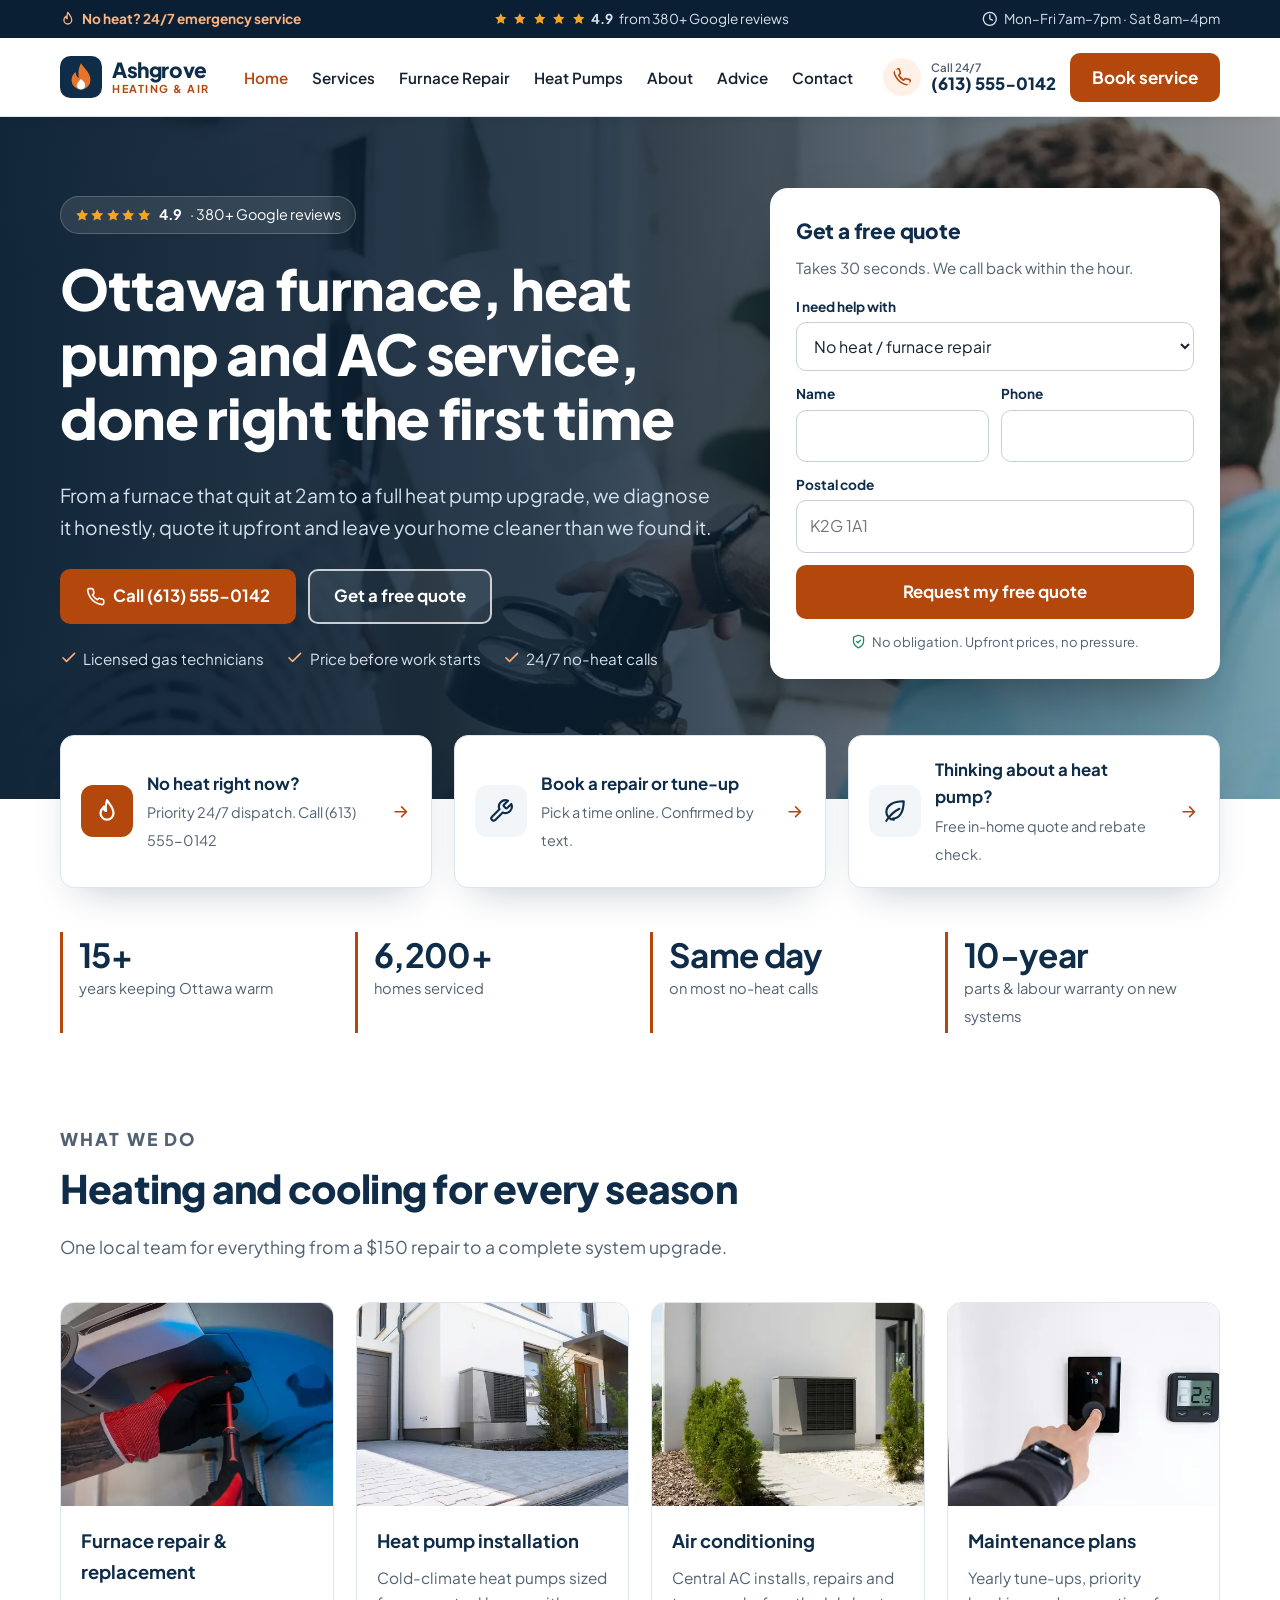
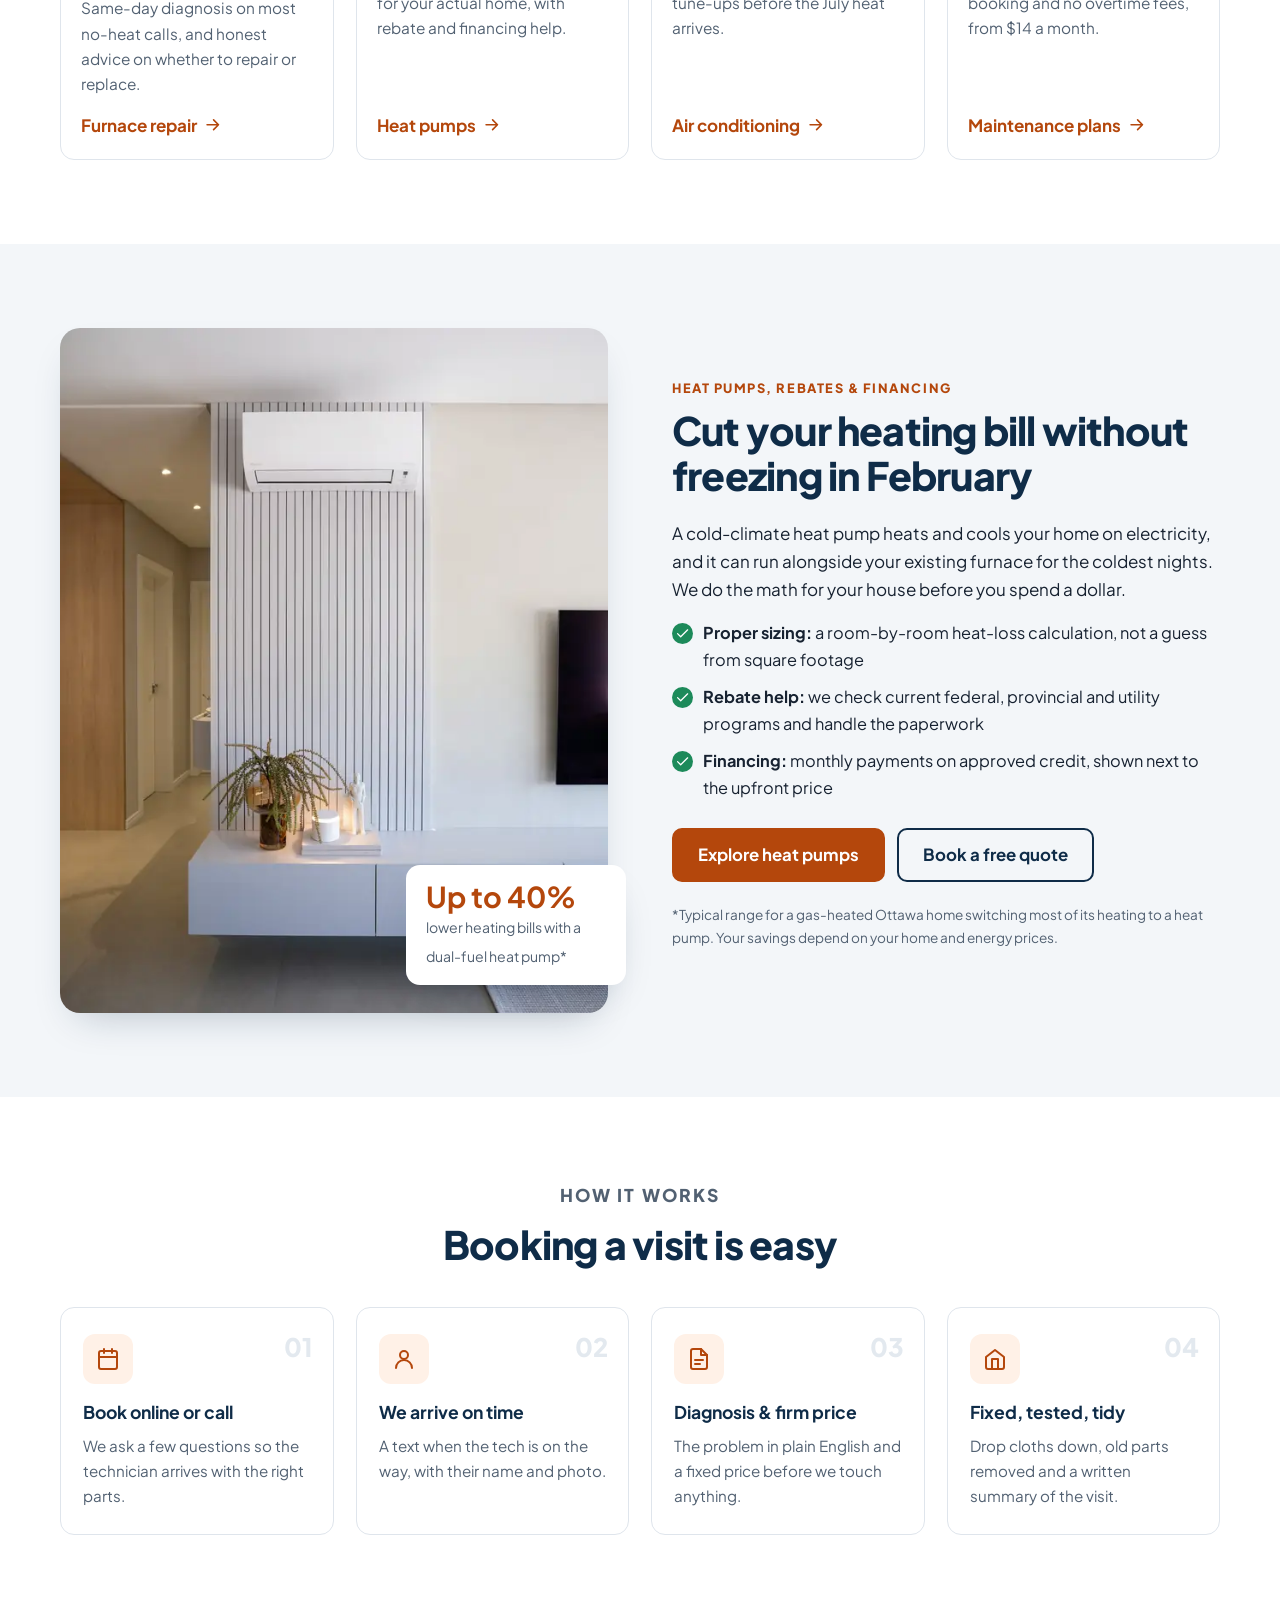
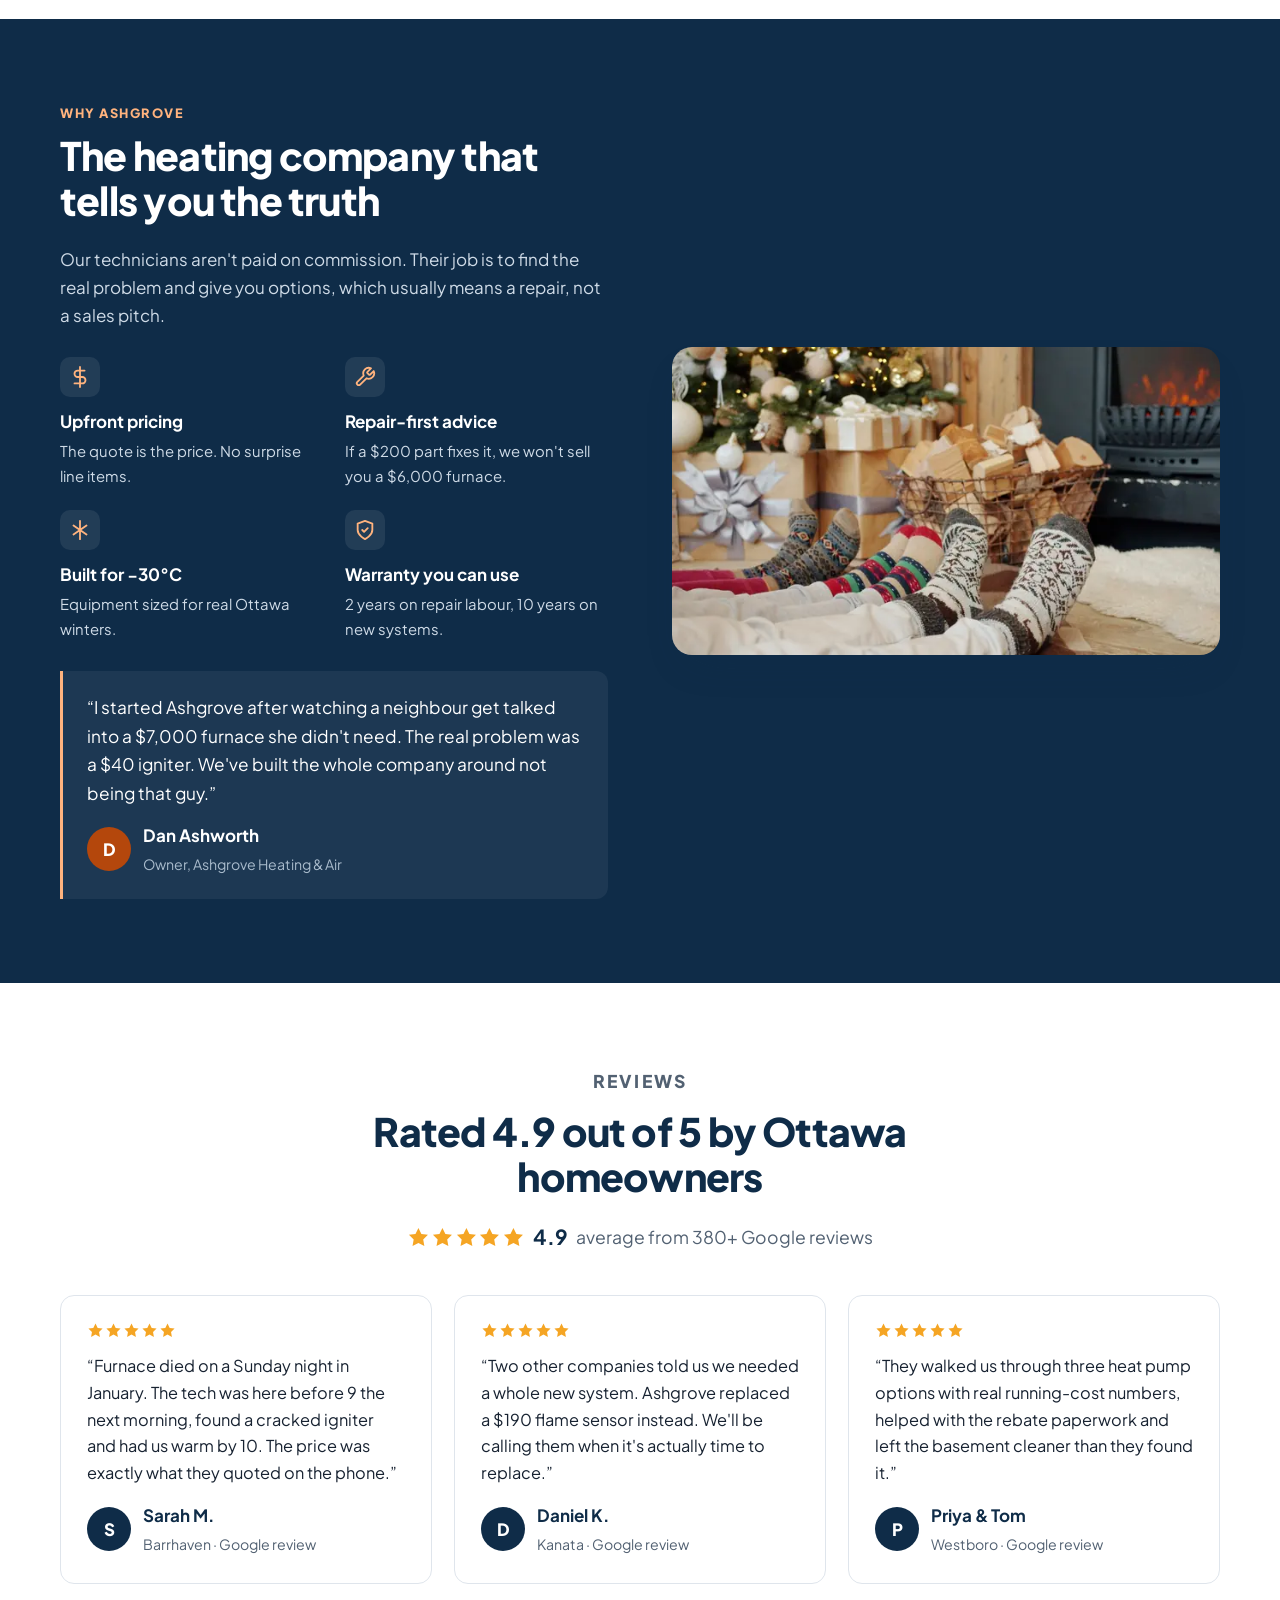
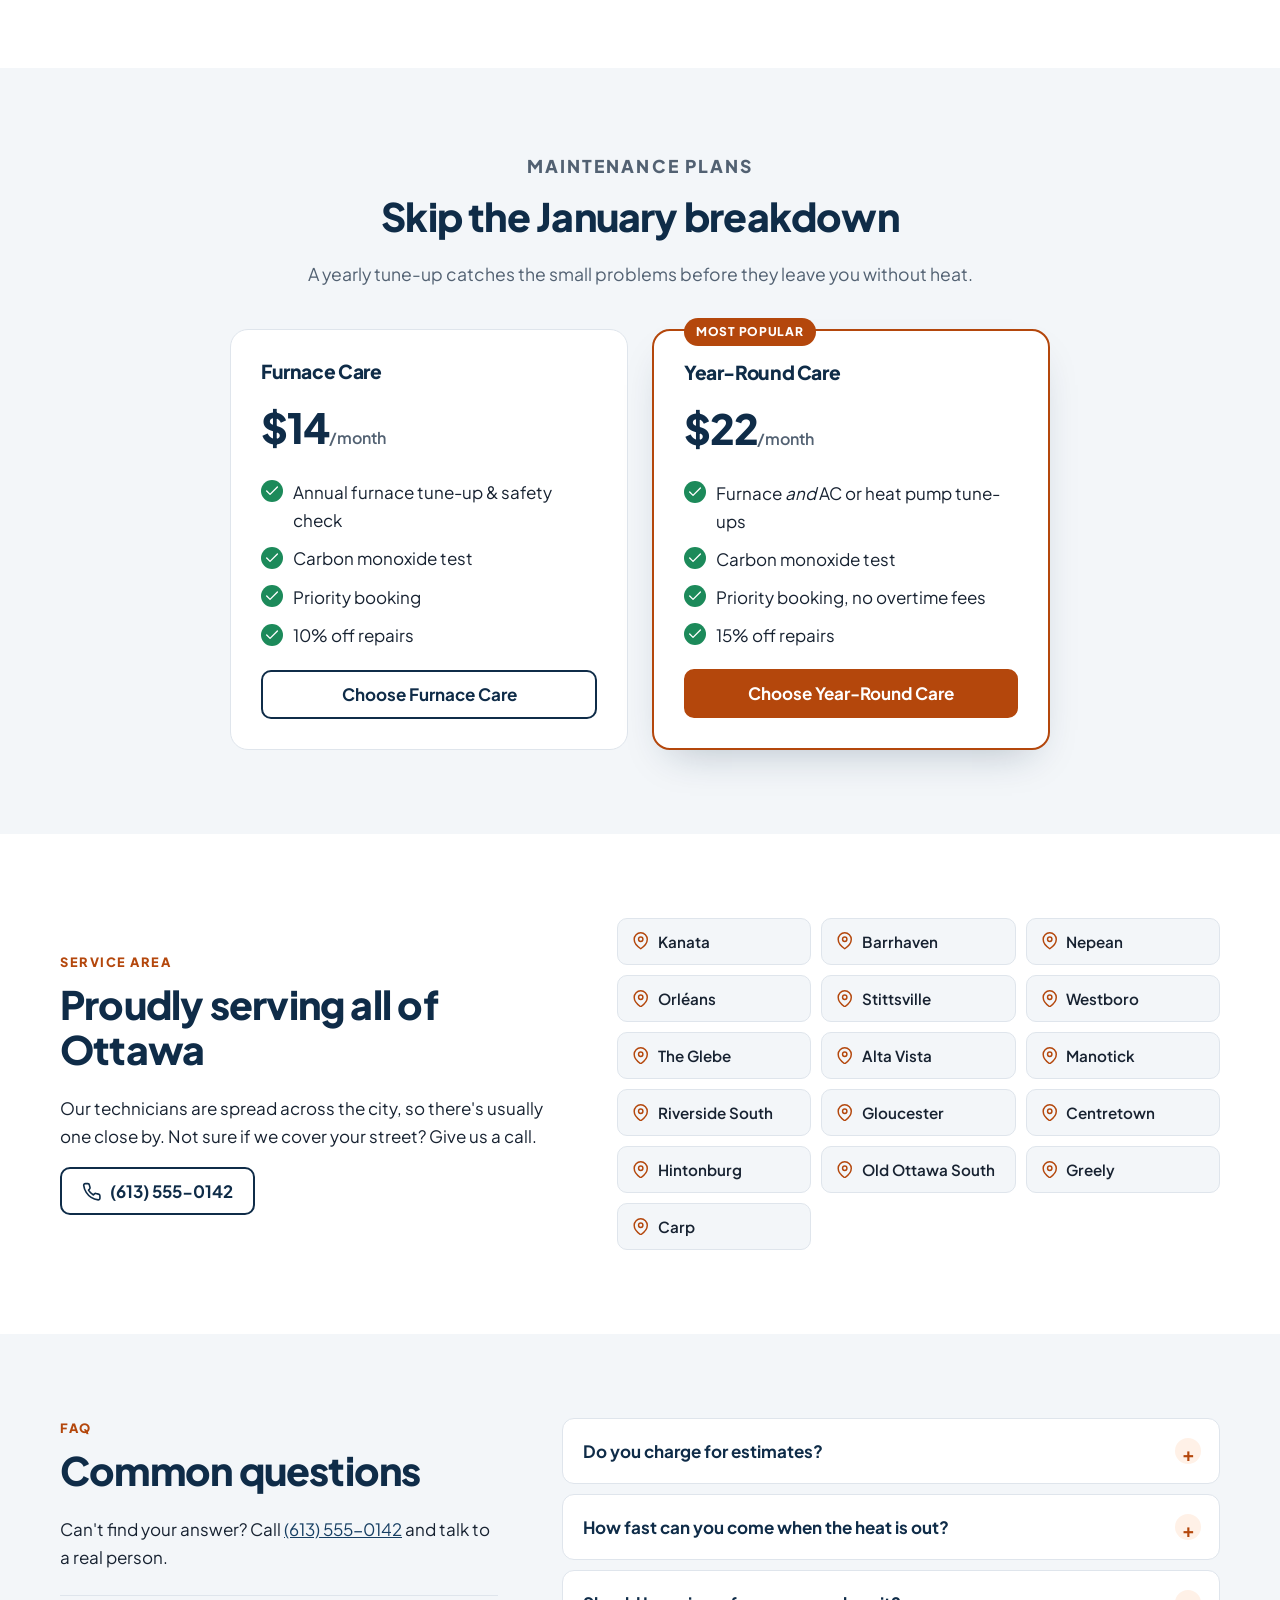
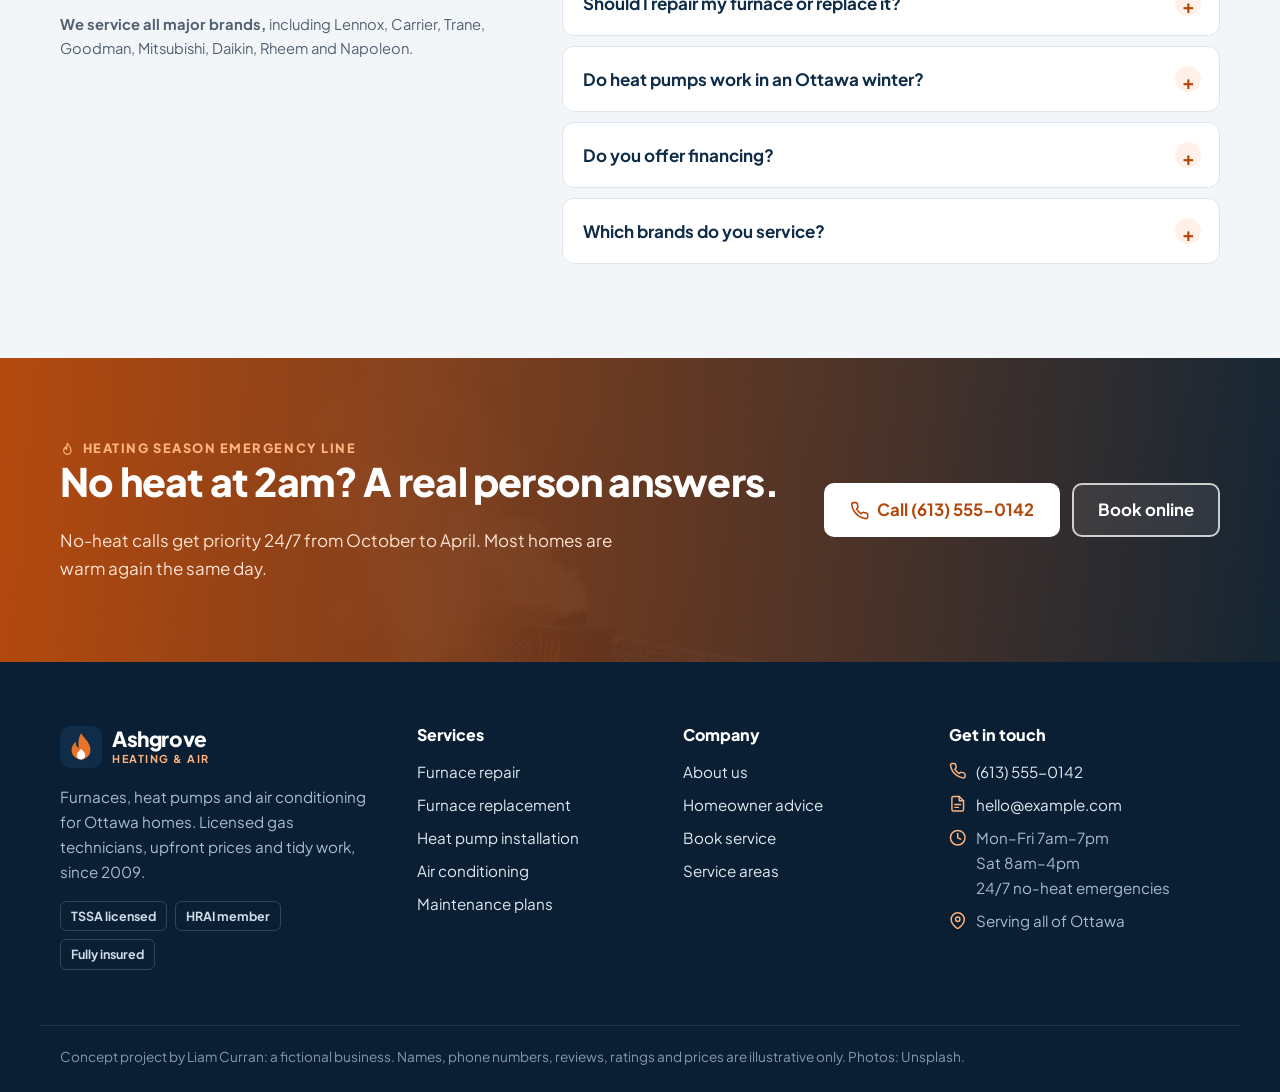
==== commit d4edb475: "Article: named author, local anecdotes and honest running-cost note; owner quote on homepage Co-Auth" ====
--- a/docs/index.html
+++ b/docs/index.html
@@ -122,7 +122,9 @@
 <div><svg class="i" viewBox="0 0 24 24" aria-hidden="true" fill="none" stroke="currentColor" stroke-width="2" stroke-linecap="round" stroke-linejoin="round"><path d="M14.7 6.3a1 1 0 0 0 0 1.4l1.6 1.6a1 1 0 0 0 1.4 0l3.8-3.8a6 6 0 0 1-7.9 7.9l-6.9 6.9a2.1 2.1 0 0 1-3-3l6.9-6.9a6 6 0 0 1 7.9-7.9z"/></svg><strong>Repair-first advice</strong><span>If a $200 part fixes it, we won't sell you a $6,000 furnace.</span></div>
 <div><svg class="i" viewBox="0 0 24 24" aria-hidden="true" fill="none" stroke="currentColor" stroke-width="2" stroke-linecap="round" stroke-linejoin="round"><path d="M12 2v20M4.9 7l14.2 10M4.9 17 19.1 7"/></svg><strong>Built for −30°C</strong><span>Equipment sized for real Ottawa winters.</span></div>
 <div><svg class="i" viewBox="0 0 24 24" aria-hidden="true" fill="none" stroke="currentColor" stroke-width="2" stroke-linecap="round" stroke-linejoin="round"><path d="M12 22s8-4 8-10V5l-8-3-8 3v7c0 6 8 10 8 10z"/><path d="m9 12 2 2 4-4"/></svg><strong>Warranty you can use</strong><span>2 years on repair labour, 10 years on new systems.</span></div>
-</div></div>
+</div>
+<blockquote class="owner"><p>“I started Ashgrove after watching a neighbour get talked into a $7,000 furnace she didn't need. The real problem was a $40 igniter. We've built the whole company around not being that guy.”</p>
+<footer><span class="av">D</span><span><strong>Dan Ashworth</strong><small>Owner, Ashgrove Heating &amp; Air</small></span></footer></blockquote></div>
 <div class="split-img"><img src="assets/img/cozy-640.webp" srcset="assets/img/cozy-640.webp 640w, assets/img/cozy-1000.webp 1000w" sizes="(max-width:900px) 100vw, 520px" width="1000" height="562" alt="Family warming their feet by the fire in a cozy living room" loading="lazy" decoding="async"></div>
 </div></section>
 
--- a/docs/assets/style.css
+++ b/docs/assets/style.css
@@ -186,6 +186,12 @@
 .why strong { color: #fff; }
 .why span { font-size: .93rem; }
 @media (max-width: 520px) { .why { grid-template-columns: 1fr; } }
+
+.owner { margin: 30px 0 0; padding: 22px 24px; border-left: 3px solid #ffb37e; background: rgba(255,255,255,.06); border-radius: 0 12px 12px 0; }
+.owner p { color: #fff; font-size: 1.08rem; margin: 0 0 14px; }
+.owner footer { display: flex; gap: 12px; align-items: center; }
+.owner footer strong { display: block; color: #fff; } .owner footer small { color: #a9bbcc; }
+.owner .av { background: var(--orange); }
 
 /* Reviews */
 .big-rating { display: flex; gap: 8px; align-items: center; justify-content: center; color: var(--muted); }
